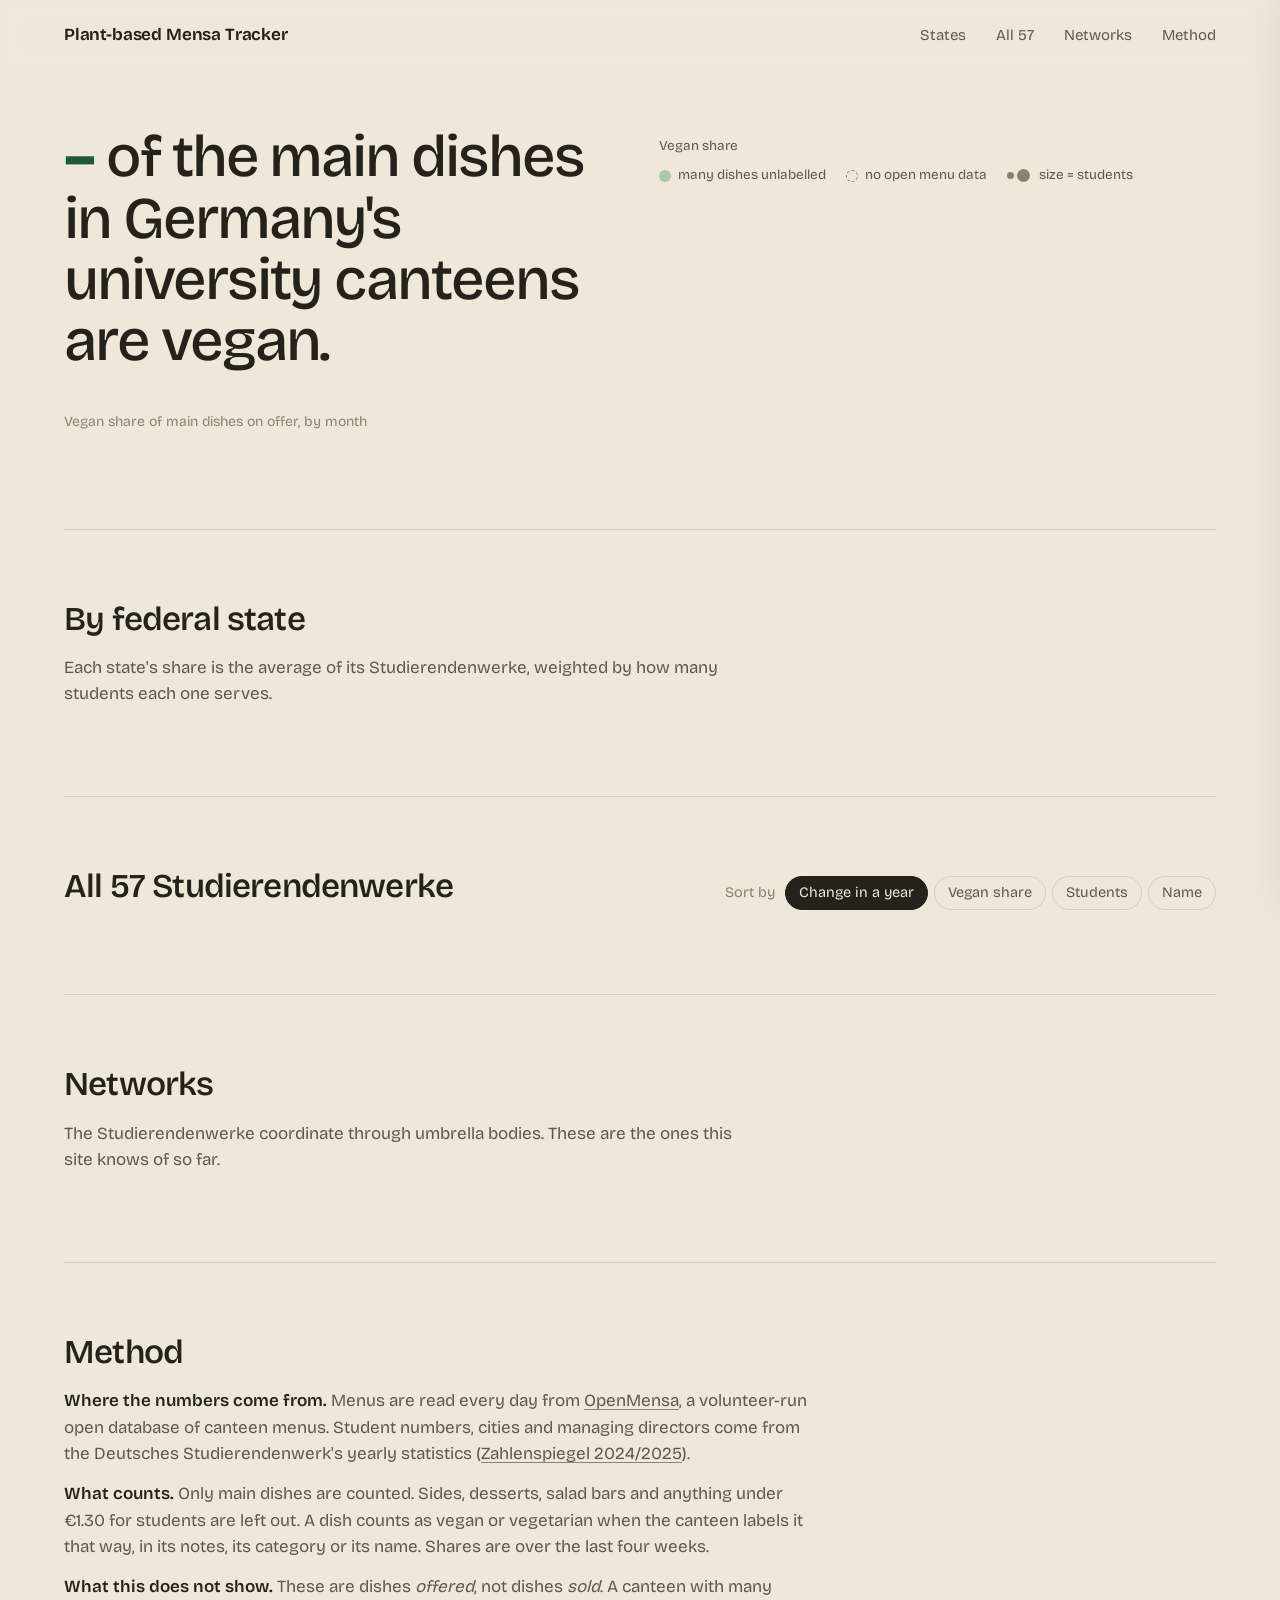
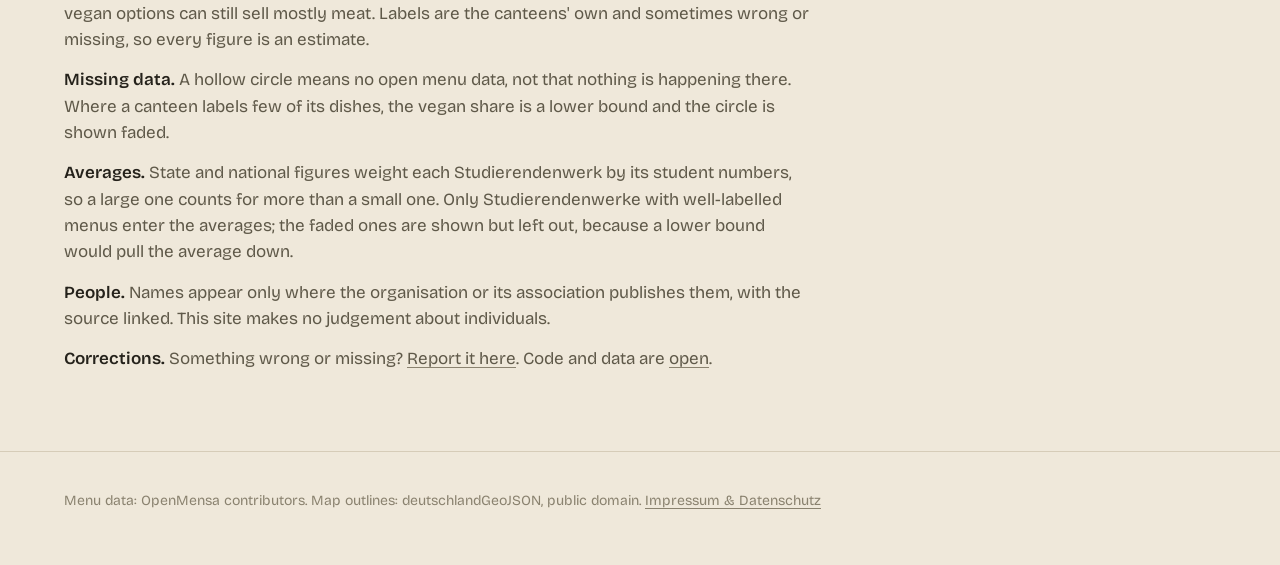
==== docs/index.html @ 36a79f9d "Add pipeline, reference data and site Menu pipeline on OpenMensa, reference data for all 57 Studiere" ====
<!doctype html>
<html lang="en">
<head>
<meta charset="utf-8">
<meta name="viewport" content="width=device-width, initial-scale=1">
<title>Plant-based Mensa Tracker</title>
<meta name="description" content="How plant-based are Germany's university canteens? A self-updating map of all 57 Studierendenwerke, built on open menu data.">
<link rel="preload" href="fonts/bricolage-grotesque-latin-wght-normal.woff2" as="font" type="font/woff2" crossorigin>
<link rel="icon" href="data:image/svg+xml,%3Csvg xmlns='http://www.w3.org/2000/svg' viewBox='0 0 32 32'%3E%3Crect width='32' height='32' rx='8' fill='%23efe8da'/%3E%3Ccircle cx='16' cy='16' r='9' fill='%232f8f57'/%3E%3C/svg%3E">
<link rel="stylesheet" href="style.css">
</head>
<body>
<header class="top">
  <a class="brand" href="#top">Plant-based Mensa Tracker</a>
  <nav aria-label="Sections">
    <a href="#states">States</a>
    <a href="#all">All 57</a>
    <a href="#networks">Networks</a>
    <a href="#method">Method</a>
  </nav>
</header>

<main id="top">
  <section class="hero">
    <div class="hero-text">
      <h1><span id="hero-num" class="num">–</span> of the main dishes in Germany's university canteens are vegan.</h1>
      <p id="hero-sub" class="lede"></p>
      <figure class="trend">
        <figcaption>Vegan share of main dishes on offer, by month</figcaption>
        <div id="nat-chart" class="chart"></div>
      </figure>
    </div>
    <div class="hero-map">
      <div id="map" class="map" aria-label="Map of Germany's 57 Studierendenwerke"></div>
      <div class="legend" aria-hidden="true">
        <div class="legend-row">
          <span class="legend-title">Vegan share</span>
          <span class="swatches" id="swatches"></span>
        </div>
        <div class="legend-row">
          <span class="key"><i class="dot dot-partial"></i>many dishes unlabelled</span>
          <span class="key"><i class="dot dot-none"></i>no open menu data</span>
          <span class="key"><i class="dot dot-size"></i>size = students</span>
        </div>
      </div>
    </div>
  </section>

  <section id="states" class="block">
    <h2>By federal state</h2>
    <p class="intro">Each state's share is the average of its Studierendenwerke, weighted by how many students each one serves.</p>
    <div class="table-wrap"><table id="state-table" class="data"></table></div>
  </section>

  <section id="all" class="block">
    <div class="block-head">
      <h2>All 57 Studierendenwerke</h2>
      <div class="sort" role="group" aria-label="Sort by">
        <span>Sort by</span>
        <button data-sort="change" aria-pressed="true">Change in a year</button>
        <button data-sort="vegan" aria-pressed="false">Vegan share</button>
        <button data-sort="students" aria-pressed="false">Students</button>
        <button data-sort="name" aria-pressed="false">Name</button>
      </div>
    </div>
    <div class="table-wrap"><table id="sw-table" class="data"></table></div>
  </section>

  <section id="networks" class="block">
    <h2>Networks</h2>
    <p class="intro">The Studierendenwerke coordinate through umbrella bodies. These are the ones this site knows of so far.</p>
    <ul id="umbrella" class="cards"></ul>
  </section>

  <section id="method" class="block prose">
    <h2>Method</h2>
    <p><strong>Where the numbers come from.</strong> Menus are read every day from <a href="https://openmensa.org">OpenMensa</a>, a volunteer-run open database of canteen menus. Student numbers, cities and managing directors come from the Deutsches Studierendenwerk's yearly statistics (<a href="https://www.studierendenwerke.de/fileadmin/user_upload/251124_DSW_Zsp2425_final.pdf">Zahlenspiegel 2024/2025</a>).</p>
    <p><strong>What counts.</strong> Only main dishes are counted. Sides, desserts, salad bars and anything under €1.30 for students are left out. A dish counts as vegan or vegetarian when the canteen labels it that way, in its notes, its category or its name. Shares are over the last four weeks.</p>
    <p><strong>What this does not show.</strong> These are dishes <em>offered</em>, not dishes <em>sold</em>. A canteen with many vegan options can still sell mostly meat. Labels are the canteens' own and sometimes wrong or missing, so every figure is an estimate.</p>
    <p><strong>Missing data.</strong> <span id="method-missing"></span> A hollow circle means no open menu data, not that nothing is happening there. Where a canteen labels few of its dishes, the vegan share is a lower bound and the circle is shown faded.</p>
    <p><strong>Averages.</strong> State and national figures weight each Studierendenwerk by its student numbers, so a large one counts for more than a small one. Only Studierendenwerke with well-labelled menus enter the averages; the faded ones are shown but left out, because a lower bound would pull the average down.</p>
    <p><strong>People.</strong> Names appear only where the organisation or its association publishes them, with the source linked. This site makes no judgement about individuals.</p>
    <p><strong>Corrections.</strong> Something wrong or missing? <a href="https://github.com/fburgerdev/website-stuwerke/issues/new">Report it here</a>. Code and data are <a href="https://github.com/fburgerdev/website-stuwerke">open</a>.</p>
  </section>
</main>

<footer class="foot">
  <p id="updated"></p>
  <p>Menu data: OpenMensa contributors. Map outlines: deutschlandGeoJSON, public domain. <a href="imprint.html">Impressum &amp; Datenschutz</a></p>
</footer>

<div id="tip" class="tip" role="status" hidden></div>
<div id="scrim" class="scrim" hidden></div>
<aside id="drawer" class="drawer" aria-hidden="true" aria-label="Details" tabindex="-1"></aside>

<script src="app.js" defer></script>
</body>
</html>
---- docs/style.css ----
@font-face {
  font-family: "Bricolage";
  src: url("fonts/bricolage-grotesque-latin-wght-normal.woff2") format("woff2");
  font-weight: 200 800; font-display: swap;
  unicode-range: U+0000-00FF, U+0131, U+0152-0153, U+02BB-02BC, U+02C6, U+02DA, U+02DC, U+2000-206F, U+20AC, U+2122, U+2191, U+2193, U+2212, U+2215;
}
@font-face {
  font-family: "Bricolage";
  src: url("fonts/bricolage-grotesque-latin-ext-wght-normal.woff2") format("woff2");
  font-weight: 200 800; font-display: swap;
  unicode-range: U+0100-02AF, U+1E00-1EFF, U+2020, U+20A0-20AB, U+20AD-20CF;
}

:root {
  --bg: #efe8da;
  --paper: #f7f2e8;
  --land: #e6decd;
  --line: #d6ccb8;
  --ink: #25221b;
  --soft: #5f5949;
  --mute: #8a826f;
  --g1: #cfdcb9; --g2: #a3c595; --g3: #6fa878; --g4: #3f8a5d; --g5: #1d5a3c;
  --vegan: #2f8f57; --veggie: #a6c23a; --meat: #c0623a; --unl: #b9b09c;
  --up: #1d5a3c; --down: #9a4a2a;
  --r: 10px;
}
* { box-sizing: border-box; }
html { scroll-behavior: smooth; }
body {
  margin: 0; background: var(--bg); color: var(--ink);
  font: 400 17px/1.55 "Bricolage", ui-sans-serif, system-ui, sans-serif;
  -webkit-font-smoothing: antialiased;
}
a { color: inherit; text-decoration-color: var(--mute); text-underline-offset: 3px; }
a:hover { text-decoration-color: var(--ink); }
:focus-visible { outline: 2px solid var(--ink); outline-offset: 3px; border-radius: 4px; }

.top {
  display: flex; justify-content: space-between; align-items: baseline; gap: 24px;
  padding: 22px clamp(20px, 5vw, 64px); position: sticky; top: 0; z-index: 5;
  background: color-mix(in srgb, var(--bg) 88%, transparent); backdrop-filter: blur(8px);
}
.brand { font-weight: 650; text-decoration: none; letter-spacing: -0.01em; }
.top nav { display: flex; gap: clamp(14px, 2.4vw, 30px); font-size: 15px; }
.top nav a { text-decoration: none; color: var(--soft); }
.top nav a:hover { color: var(--ink); }

main { padding: 0 clamp(20px, 5vw, 64px); max-width: 1320px; margin: 0 auto; }

.hero { display: grid; grid-template-columns: minmax(0, 1fr) minmax(0, 1.05fr); gap: clamp(24px, 5vw, 72px); align-items: start; padding: clamp(24px, 5vw, 56px) 0 clamp(48px, 7vw, 96px); }
h1 { font-size: clamp(34px, 4.6vw, 62px); line-height: 1.04; letter-spacing: -0.035em; font-weight: 500; margin: 0 0 28px; max-width: 13em; }
h1 .num { font-weight: 750; font-variant-numeric: tabular-nums; color: var(--g5); }
.lede { font-size: 18px; color: var(--soft); max-width: 34em; margin: 0 0 40px; }
.lede b { color: var(--ink); font-weight: 600; }
.trend { margin: 0; max-width: 520px; }
.trend figcaption { font-size: 14px; color: var(--mute); margin-bottom: 6px; }

.map svg { width: 100%; height: auto; display: block; overflow: visible; }
.state { fill: var(--land); stroke: var(--bg); stroke-width: 1.5; transition: fill .25s; }
.state.on { fill: #dcd2bd; }
.sw { cursor: pointer; }
.sw circle { stroke: var(--bg); stroke-width: 2; transition: r .2s, stroke .2s; transform-box: fill-box; transform-origin: center; }
.sw.none circle { fill: transparent; stroke: var(--mute); stroke-width: 1.3; stroke-dasharray: 2.5 2.5; }
.sw.partial circle { fill-opacity: .5; }
.sw:hover circle, .sw:focus-visible circle, .sw.on circle { stroke: var(--ink); stroke-width: 2; stroke-dasharray: none; }
.sw:focus-visible { outline: none; }
.map.intro .sw circle { animation: pop .6s cubic-bezier(.2, 1.4, .4, 1) both; animation-delay: calc(var(--i) * 18ms + 150ms); }
@keyframes pop { from { transform: scale(0); opacity: 0; } to { transform: scale(1); opacity: 1; } }

.legend { font-size: 13.5px; color: var(--soft); margin-top: 10px; display: grid; gap: 8px; }
.legend-row { display: flex; flex-wrap: wrap; gap: 8px 20px; align-items: center; }
.swatches { display: inline-flex; gap: 2px; align-items: center; }
.swatches span { display: inline-flex; flex-direction: column; align-items: center; gap: 3px; font-size: 12px; color: var(--mute); }
.swatches i { display: block; width: 44px; height: 10px; border-radius: 3px; }
.key { display: inline-flex; align-items: center; gap: 7px; }
.dot { width: 12px; height: 12px; border-radius: 50%; display: inline-block; background: var(--g3); }
.dot-partial { opacity: .5; }
.dot-none { background: transparent; border: 1.3px dashed var(--mute); }
.dot-size { width: 7px; height: 7px; background: var(--mute); box-shadow: 13px 0 0 3px var(--mute); margin-right: 18px; }

.block { padding: clamp(36px, 5vw, 64px) 0; border-top: 1px solid var(--line); }
.block-head { display: flex; flex-wrap: wrap; justify-content: space-between; align-items: baseline; gap: 12px 24px; margin-bottom: 18px; }
h2 { font-size: clamp(24px, 2.6vw, 34px); letter-spacing: -0.025em; font-weight: 560; margin: 0 0 10px; }
.block-head h2 { margin: 0; }
.intro { color: var(--soft); max-width: 40em; margin: 0 0 24px; }
.sort { display: flex; flex-wrap: wrap; gap: 6px; align-items: center; font-size: 14.5px; color: var(--mute); }
.sort span { margin-right: 4px; }
.sort button { font: inherit; color: var(--soft); background: transparent; border: 1px solid var(--line); border-radius: 99px; padding: 5px 13px; cursor: pointer; transition: background .15s, color .15s; }
.sort button:hover { color: var(--ink); border-color: var(--mute); }
.sort button[aria-pressed="true"] { background: var(--ink); color: var(--bg); border-color: var(--ink); }

.table-wrap { overflow-x: auto; }
table.data { width: 100%; border-collapse: collapse; font-size: 15.5px; font-variant-numeric: tabular-nums; }
.data th { text-align: left; font-weight: 500; color: var(--mute); font-size: 13.5px; padding: 8px 12px 8px 0; border-bottom: 1px solid var(--line); white-space: nowrap; }
.data td { padding: 11px 12px 11px 0; border-bottom: 1px solid var(--line); vertical-align: middle; }
.data .r { text-align: right; }
.data tbody tr { transition: background .15s; }
.data tbody tr.click { cursor: pointer; }
.data tbody tr.click:hover, .data tbody tr.on { background: var(--paper); }
.data td.name { font-weight: 560; min-width: 11em; }
.data td.name small { display: block; font-weight: 400; color: var(--mute); font-size: 13.5px; }
.data td.barcell { width: 34%; min-width: 180px; }
.nodata { color: var(--mute); font-size: 14px; }
.chg { white-space: nowrap; font-weight: 560; }
.chg.up { color: var(--up); } .chg.down { color: var(--down); } .chg.flat { color: var(--mute); font-weight: 400; }

.bar { display: flex; gap: 2px; height: 12px; width: 100%; }
.bar i { display: block; height: 100%; border-radius: 3px; min-width: 2px; transition: flex-basis .7s cubic-bezier(.2, .8, .2, 1); }
.bar .v { background: var(--vegan); } .bar .g { background: var(--veggie); } .bar .m { background: var(--meat); } .bar .u { background: var(--unl); }
.bar.big { height: 22px; }
.barkey { display: flex; flex-wrap: wrap; gap: 6px 18px; font-size: 14px; color: var(--soft); margin-top: 10px; }
.barkey span { display: inline-flex; align-items: center; gap: 6px; }
.barkey i { width: 10px; height: 10px; border-radius: 3px; display: inline-block; }
.barkey b { color: var(--ink); font-weight: 600; }

.cards { list-style: none; padding: 0; margin: 0; display: grid; grid-template-columns: repeat(auto-fit, minmax(300px, 1fr)); gap: 16px; }
.cards li { background: var(--paper); border-radius: var(--r); padding: 22px 24px; }
.cards h3 { margin: 0 0 4px; font-size: 18px; font-weight: 600; letter-spacing: -0.01em; }
.cards .scope { color: var(--mute); font-size: 14px; margin: 0 0 10px; }
.cards p { margin: 0 0 10px; color: var(--soft); font-size: 15.5px; }

.prose p { max-width: 44em; color: var(--soft); margin: 0 0 14px; }
.prose strong { color: var(--ink); font-weight: 600; }

.foot { padding: 32px clamp(20px, 5vw, 64px) 48px; color: var(--mute); font-size: 14px; max-width: 1320px; margin: 0 auto; border-top: 1px solid var(--line); }
.foot p { margin: 0 0 6px; }

.tip { position: fixed; z-index: 30; pointer-events: none; background: var(--ink); color: var(--bg); border-radius: 8px; padding: 10px 13px; font-size: 14px; line-height: 1.4; max-width: 300px; box-shadow: 0 6px 24px rgba(37, 34, 27, .22); }
.tip b { font-weight: 600; display: block; }
.tip span { color: #cfc7b4; display: block; }
.tip .big { font-size: 20px; font-weight: 650; color: #fff; margin-top: 4px; }

.scrim { position: fixed; inset: 0; background: rgba(37, 34, 27, .28); z-index: 10; opacity: 0; transition: opacity .3s; }
.scrim.show { opacity: 1; }
.drawer { position: fixed; top: 0; right: 0; bottom: 0; width: min(520px, 100vw); background: var(--paper); z-index: 20; overflow-y: auto; padding: 28px clamp(20px, 4vw, 36px) 48px; transform: translateX(104%); transition: transform .38s cubic-bezier(.2, .8, .2, 1); box-shadow: -12px 0 40px rgba(37, 34, 27, .14); }
.drawer.open { transform: none; }
.drawer .close { position: sticky; top: 0; float: right; font: inherit; font-size: 14.5px; background: var(--bg); border: 0; border-radius: 99px; padding: 6px 14px; cursor: pointer; color: var(--soft); }
.drawer h2 { font-size: 28px; line-height: 1.1; margin: 6px 0 4px; max-width: 12em; }
.drawer .where { color: var(--mute); margin: 0 0 22px; font-size: 15px; }
.drawer h3 { font-size: 14px; font-weight: 500; color: var(--mute); margin: 30px 0 10px; }
.drawer .bignum { font-size: 46px; font-weight: 700; letter-spacing: -0.03em; line-height: 1; color: var(--g5); }
.drawer .bignum small { font-size: 15px; font-weight: 400; color: var(--soft); letter-spacing: 0; margin-left: 8px; }
.drawer .note { background: var(--bg); border-radius: 8px; padding: 12px 14px; font-size: 14.5px; color: var(--soft); margin: 14px 0 0; }
.drawer ul { list-style: none; padding: 0; margin: 0; }
.drawer .rows li { display: grid; grid-template-columns: 1fr 96px 44px; gap: 12px; align-items: center; padding: 7px 0; border-bottom: 1px solid var(--line); font-size: 14.5px; }
.drawer .rows li span:last-child { text-align: right; font-variant-numeric: tabular-nums; }
.drawer .plain li { padding: 7px 0; border-bottom: 1px solid var(--line); font-size: 15px; }
.drawer .plain small { color: var(--mute); display: block; font-size: 13.5px; }
.drawer .tags { display: flex; flex-wrap: wrap; gap: 6px; }
.drawer .tags span { background: var(--bg); border-radius: 99px; padding: 3px 11px; font-size: 14px; color: var(--soft); }
.drawer .facts { display: grid; grid-template-columns: 1fr 1fr; gap: 14px; margin-top: 4px; }
.drawer .facts div { background: var(--bg); border-radius: 8px; padding: 12px 14px; }
.drawer .facts b { display: block; font-size: 21px; font-weight: 650; letter-spacing: -0.02em; }
.drawer .facts span { font-size: 13.5px; color: var(--mute); }
.drawer .empty { color: var(--mute); font-size: 14.5px; }

.chart svg { width: 100%; height: auto; display: block; overflow: visible; }
.chart .grid { stroke: var(--line); stroke-width: 1; }
.chart .axis { fill: var(--mute); font-size: 11.5px; }
.chart .ln { fill: none; stroke: var(--vegan); stroke-width: 2; stroke-linejoin: round; stroke-linecap: round; }
.chart .ln.draw { stroke-dasharray: var(--len); stroke-dashoffset: var(--len); animation: draw 1.4s .5s cubic-bezier(.3, .7, .2, 1) forwards; }
@keyframes draw { to { stroke-dashoffset: 0; } }
.chart .pt { fill: var(--vegan); stroke: var(--bg); stroke-width: 2; }
.chart .cross { stroke: var(--mute); stroke-width: 1; }
.chart .endlab { fill: var(--ink); font-size: 13px; font-weight: 600; }

@media (max-width: 880px) {
  .hero { grid-template-columns: 1fr; }
  .hero-map { order: -1; max-width: 520px; }
  .top nav a:nth-child(3) { display: none; }
  .data td.barcell { min-width: 120px; }
  .hide-s { display: none; }
}
@media (prefers-reduced-motion: reduce) {
  *, *::before, *::after { animation: none !important; transition: none !important; }
  html { scroll-behavior: auto; }
}
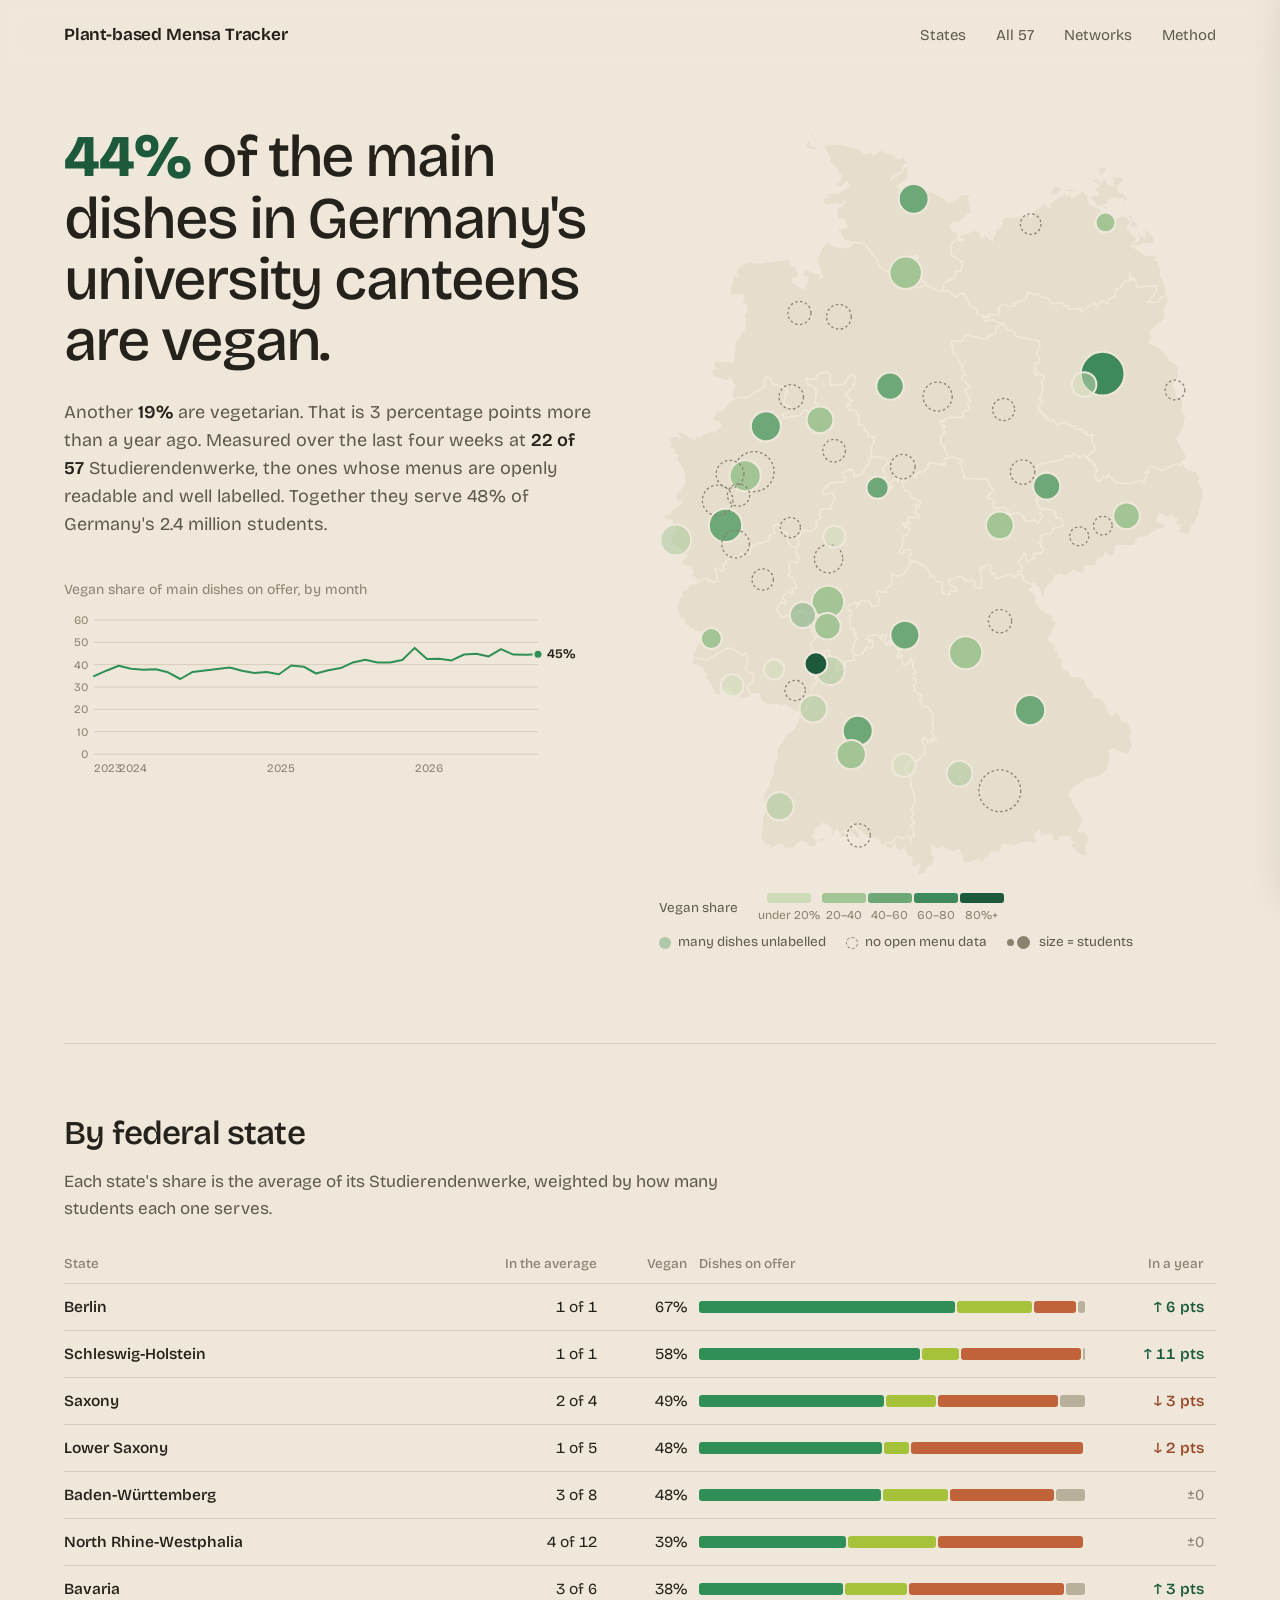
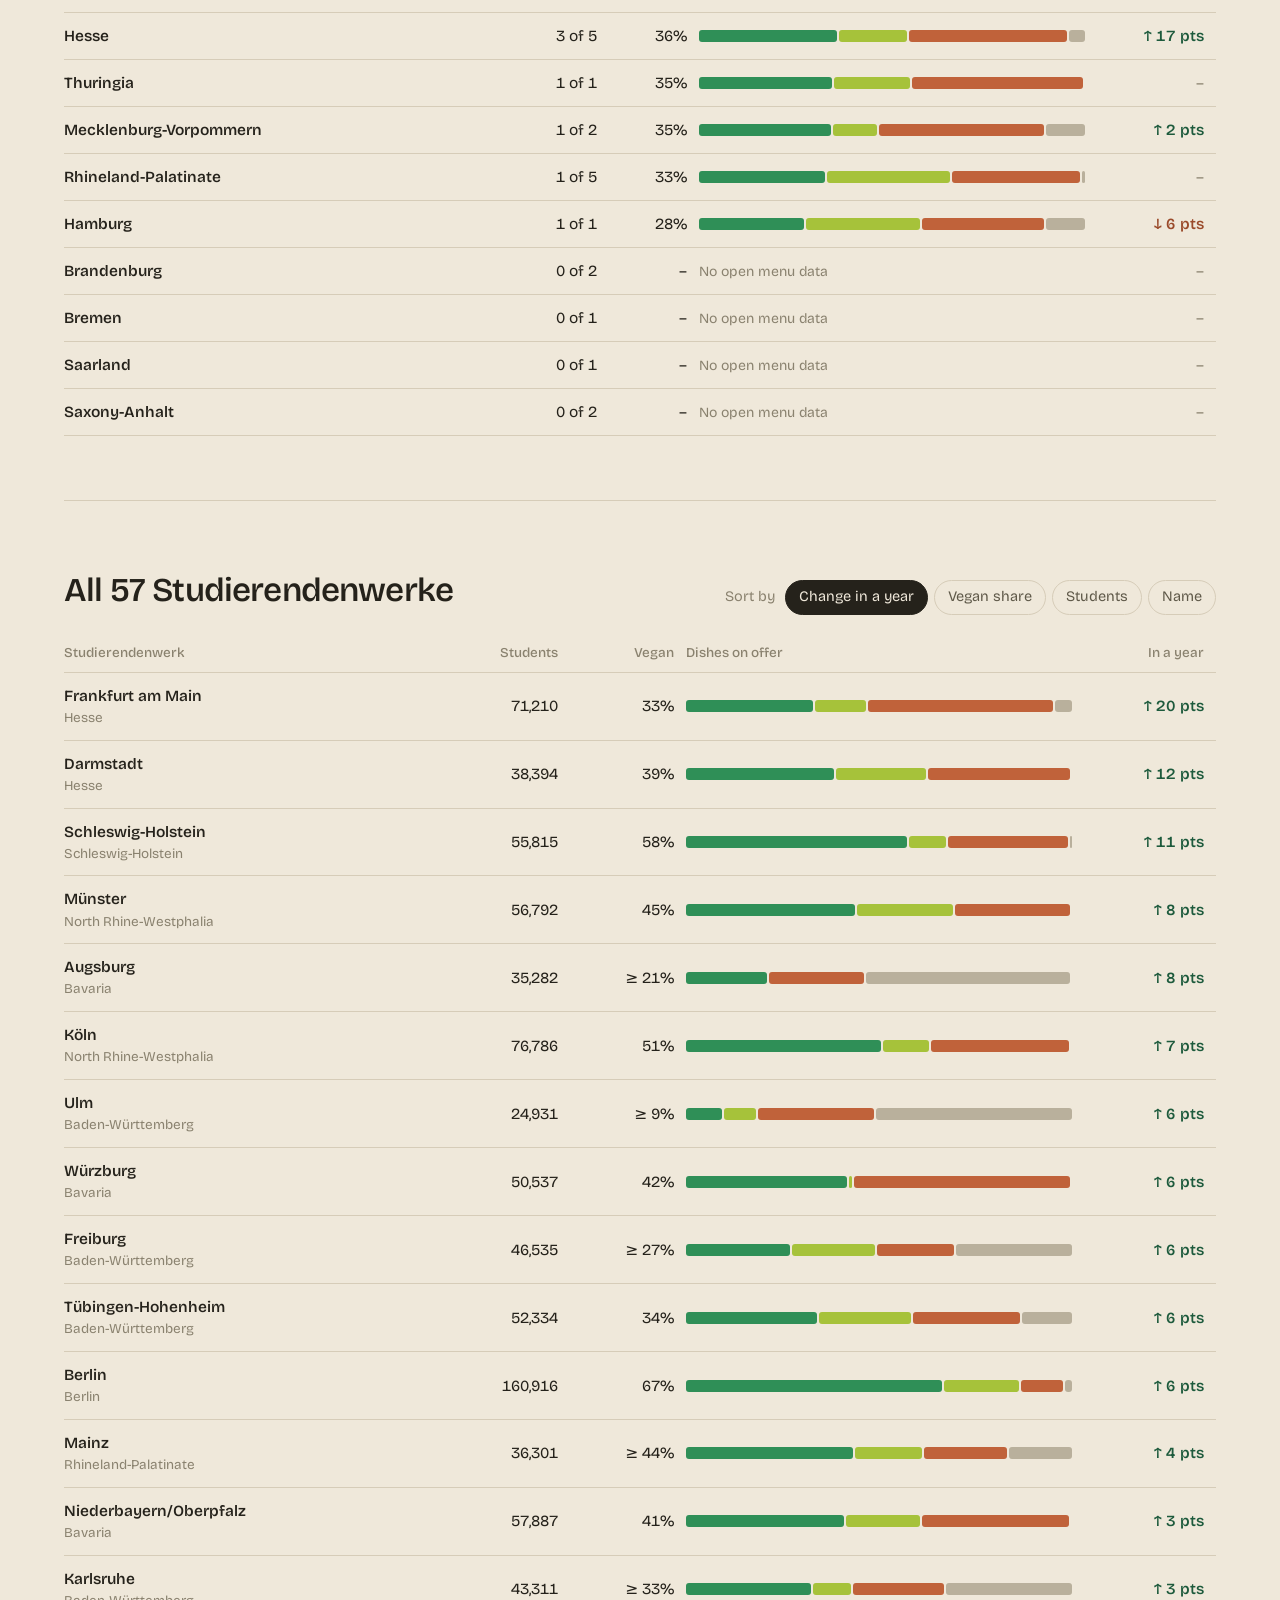
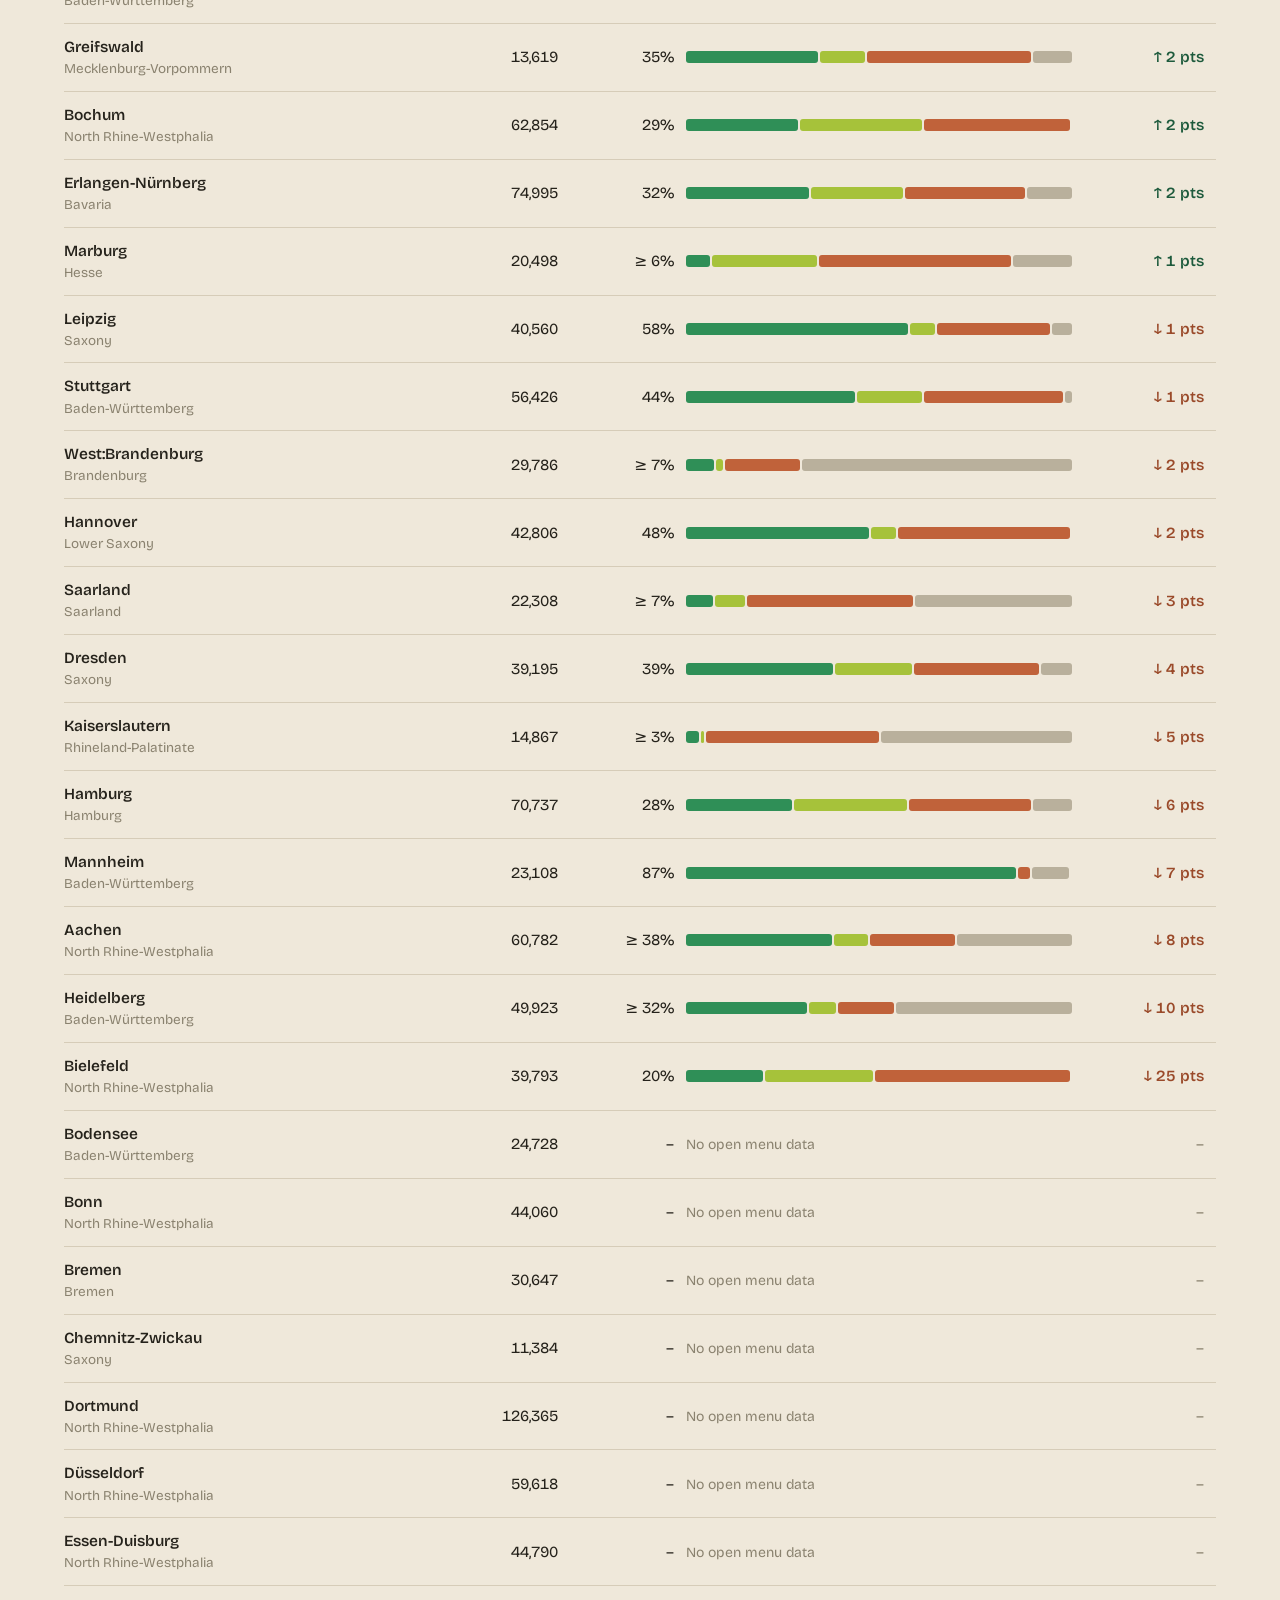
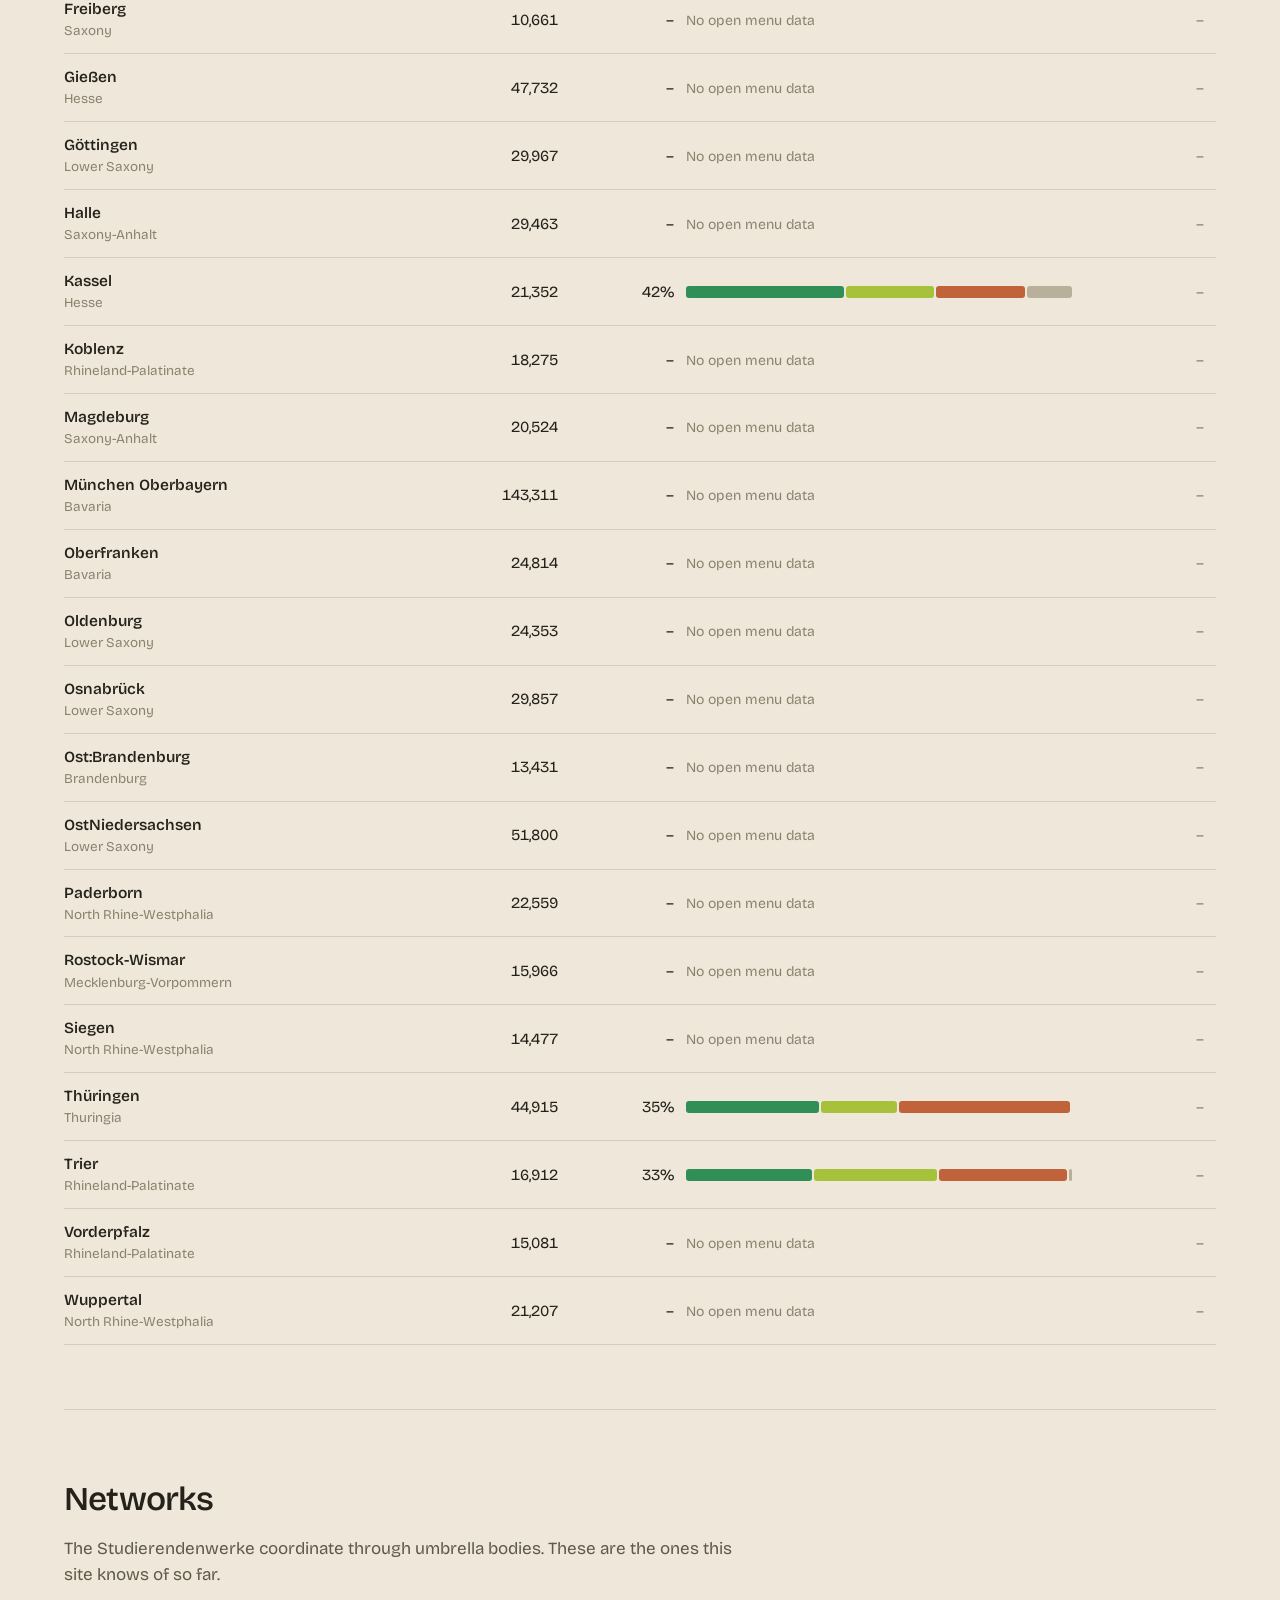
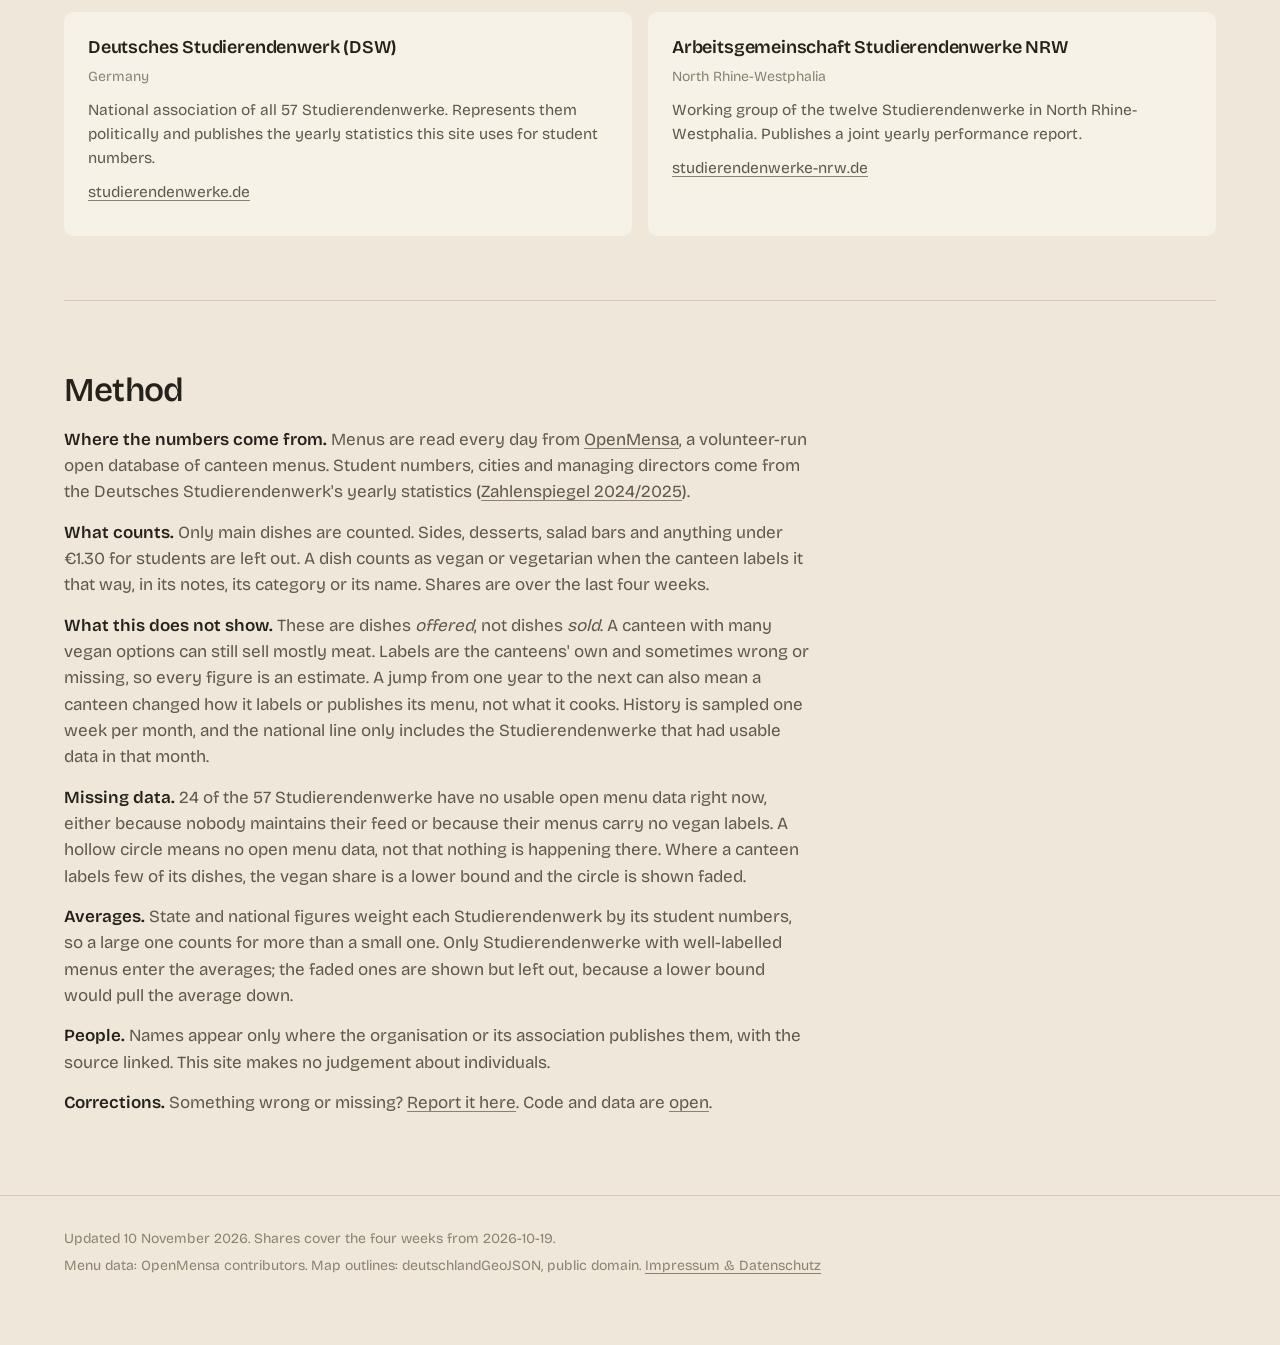
==== commit 50da6330: "Add three years of monthly history and first profiles Co-Authored-By: Claude Fable 5.2 <noreply@anth" ====
--- a/docs/index.html
+++ b/docs/index.html
@@ -76,7 +76,7 @@
     <h2>Method</h2>
     <p><strong>Where the numbers come from.</strong> Menus are read every day from <a href="https://openmensa.org">OpenMensa</a>, a volunteer-run open database of canteen menus. Student numbers, cities and managing directors come from the Deutsches Studierendenwerk's yearly statistics (<a href="https://www.studierendenwerke.de/fileadmin/user_upload/251124_DSW_Zsp2425_final.pdf">Zahlenspiegel 2024/2025</a>).</p>
     <p><strong>What counts.</strong> Only main dishes are counted. Sides, desserts, salad bars and anything under €1.30 for students are left out. A dish counts as vegan or vegetarian when the canteen labels it that way, in its notes, its category or its name. Shares are over the last four weeks.</p>
-    <p><strong>What this does not show.</strong> These are dishes <em>offered</em>, not dishes <em>sold</em>. A canteen with many vegan options can still sell mostly meat. Labels are the canteens' own and sometimes wrong or missing, so every figure is an estimate.</p>
+    <p><strong>What this does not show.</strong> These are dishes <em>offered</em>, not dishes <em>sold</em>. A canteen with many vegan options can still sell mostly meat. Labels are the canteens' own and sometimes wrong or missing, so every figure is an estimate. A jump from one year to the next can also mean a canteen changed how it labels or publishes its menu, not what it cooks. History is sampled one week per month, and the national line only includes the Studierendenwerke that had usable data in that month.</p>
     <p><strong>Missing data.</strong> <span id="method-missing"></span> A hollow circle means no open menu data, not that nothing is happening there. Where a canteen labels few of its dishes, the vegan share is a lower bound and the circle is shown faded.</p>
     <p><strong>Averages.</strong> State and national figures weight each Studierendenwerk by its student numbers, so a large one counts for more than a small one. Only Studierendenwerke with well-labelled menus enter the averages; the faded ones are shown but left out, because a lower bound would pull the average down.</p>
     <p><strong>People.</strong> Names appear only where the organisation or its association publishes them, with the source linked. This site makes no judgement about individuals.</p>
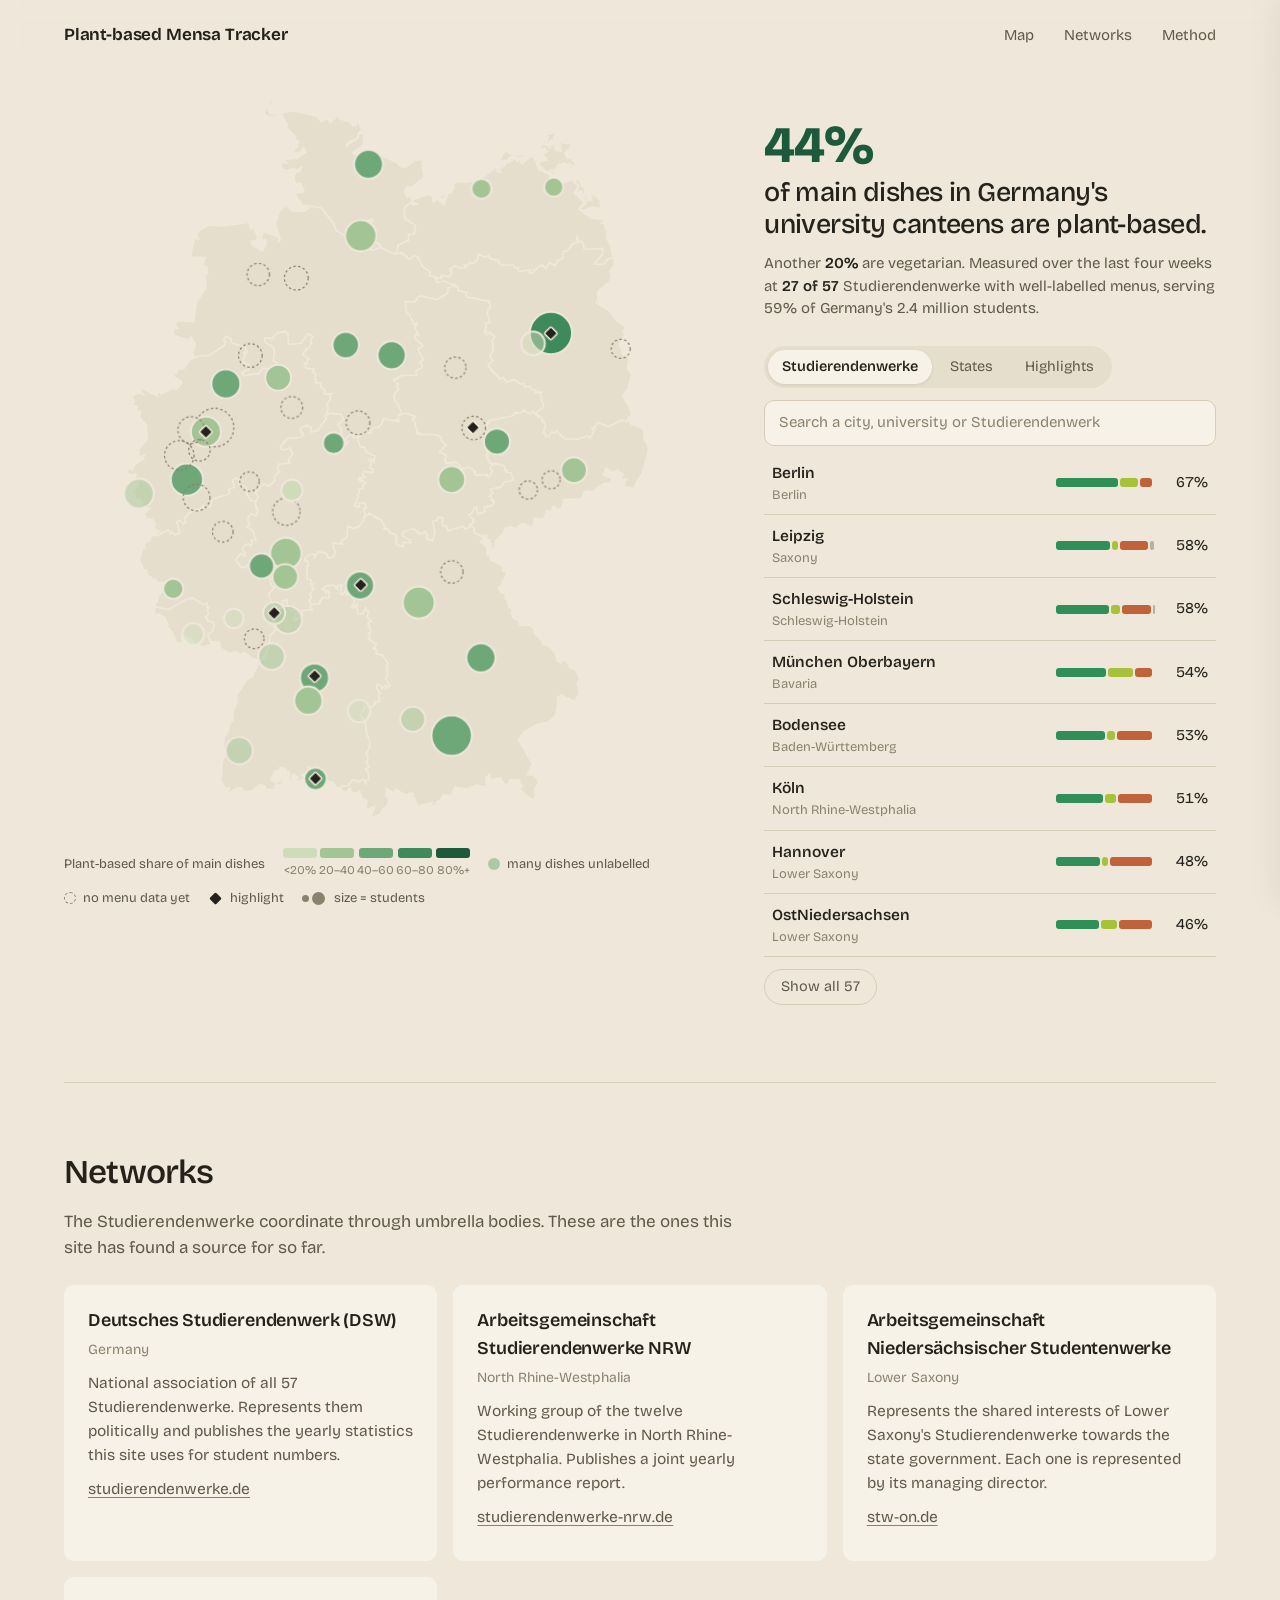
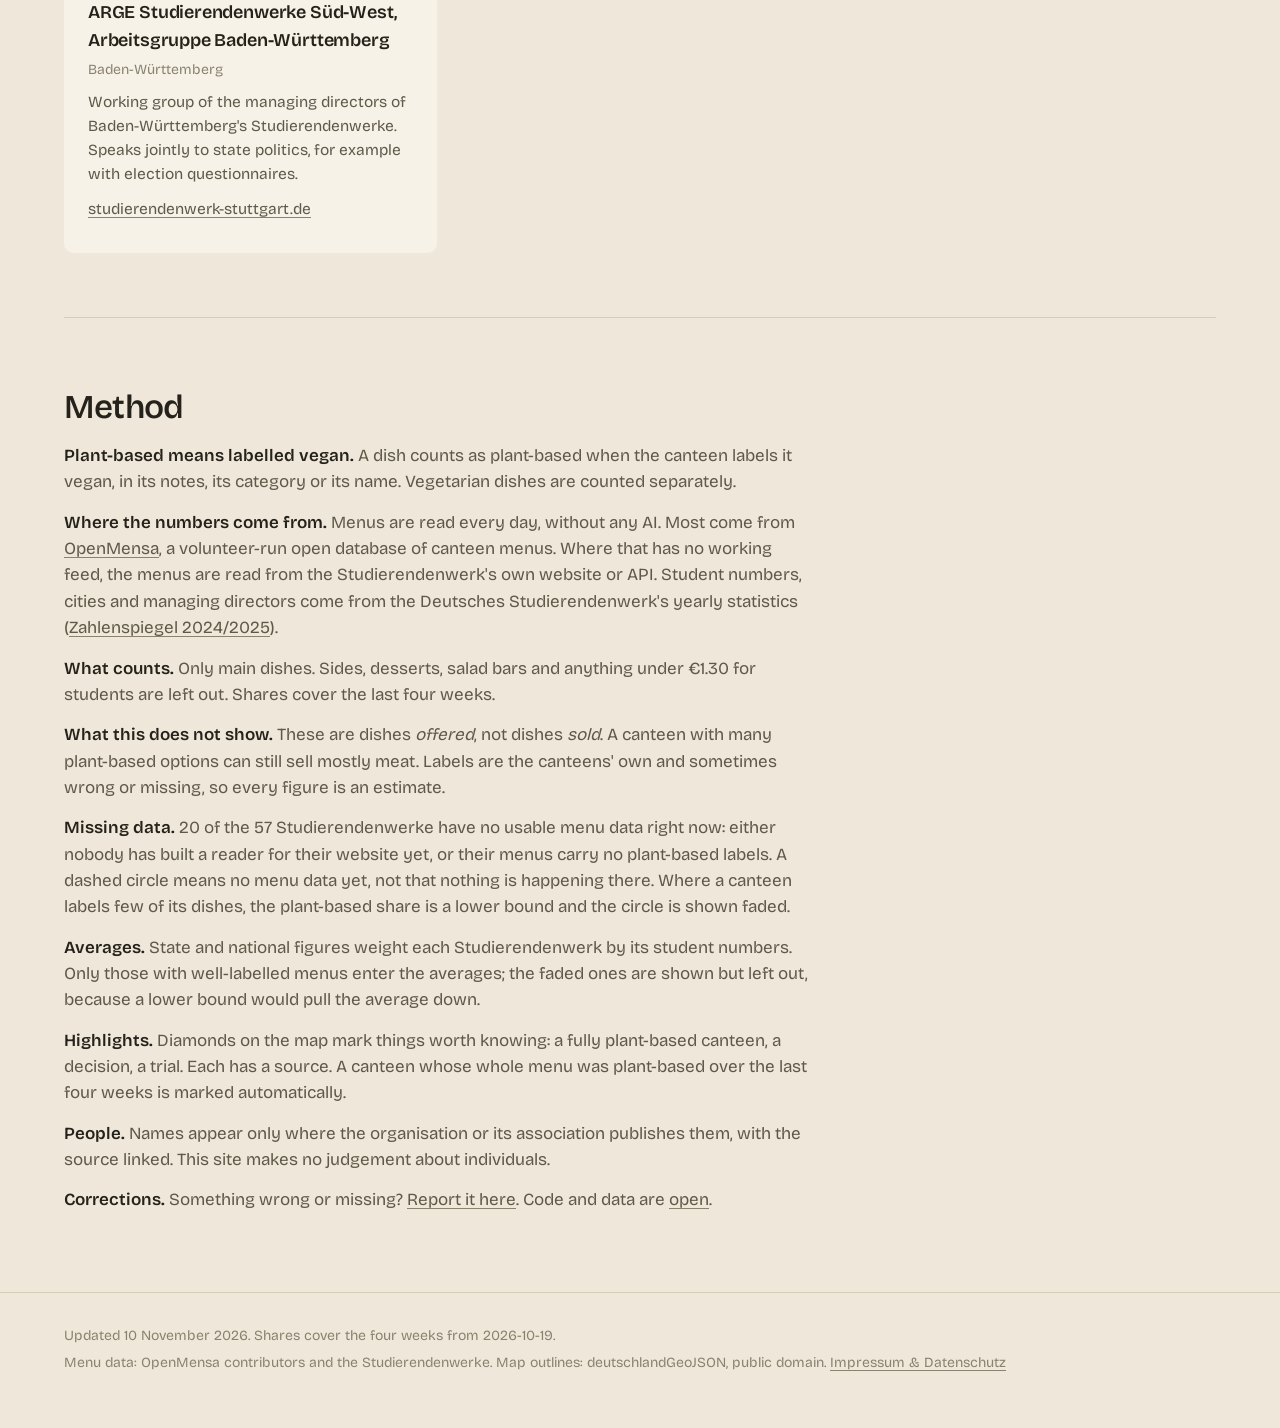
==== commit 21dac765: "Rework layout around the map; add highlights, clickable states and contacts Map leads with a compact" ====
--- a/docs/index.html
+++ b/docs/index.html
@@ -13,8 +13,7 @@
 <header class="top">
   <a class="brand" href="#top">Plant-based Mensa Tracker</a>
   <nav aria-label="Sections">
-    <a href="#states">States</a>
-    <a href="#all">All 57</a>
+    <a href="#top">Map</a>
     <a href="#networks">Networks</a>
     <a href="#method">Method</a>
   </nav>
@@ -22,63 +21,51 @@
 
 <main id="top">
   <section class="hero">
-    <div class="hero-text">
-      <h1><span id="hero-num" class="num">–</span> of the main dishes in Germany's university canteens are vegan.</h1>
-      <p id="hero-sub" class="lede"></p>
-      <figure class="trend">
-        <figcaption>Vegan share of main dishes on offer, by month</figcaption>
-        <div id="nat-chart" class="chart"></div>
-      </figure>
-    </div>
     <div class="hero-map">
       <div id="map" class="map" aria-label="Map of Germany's 57 Studierendenwerke"></div>
       <div class="legend" aria-hidden="true">
-        <div class="legend-row">
-          <span class="legend-title">Vegan share</span>
-          <span class="swatches" id="swatches"></span>
-        </div>
-        <div class="legend-row">
-          <span class="key"><i class="dot dot-partial"></i>many dishes unlabelled</span>
-          <span class="key"><i class="dot dot-none"></i>no open menu data</span>
-          <span class="key"><i class="dot dot-size"></i>size = students</span>
-        </div>
+        <span class="legend-title">Plant-based share of main dishes</span>
+        <span class="swatches" id="swatches"></span>
+        <span class="key"><i class="dot dot-partial"></i>many dishes unlabelled</span>
+        <span class="key"><i class="dot dot-none"></i>no menu data yet</span>
+        <span class="key"><i class="mark"></i>highlight</span>
+        <span class="key"><i class="dot dot-size"></i>size = students</span>
       </div>
     </div>
-  </section>
 
-  <section id="states" class="block">
-    <h2>By federal state</h2>
-    <p class="intro">Each state's share is the average of its Studierendenwerke, weighted by how many students each one serves.</p>
-    <div class="table-wrap"><table id="state-table" class="data"></table></div>
-  </section>
+    <aside class="panel" aria-label="Explore">
+      <h1><span id="hero-num" class="num">–</span> of main dishes in Germany's university canteens are plant-based.</h1>
+      <p id="hero-sub" class="lede"></p>
 
-  <section id="all" class="block">
-    <div class="block-head">
-      <h2>All 57 Studierendenwerke</h2>
-      <div class="sort" role="group" aria-label="Sort by">
-        <span>Sort by</span>
-        <button data-sort="change" aria-pressed="true">Change in a year</button>
-        <button data-sort="vegan" aria-pressed="false">Vegan share</button>
-        <button data-sort="students" aria-pressed="false">Students</button>
-        <button data-sort="name" aria-pressed="false">Name</button>
+      <div class="tabs" role="tablist" aria-label="What to list">
+        <button role="tab" data-tab="sw" aria-selected="true">Studierendenwerke</button>
+        <button role="tab" data-tab="states" aria-selected="false">States</button>
+        <button role="tab" data-tab="highlights" aria-selected="false">Highlights</button>
       </div>
-    </div>
-    <div class="table-wrap"><table id="sw-table" class="data"></table></div>
+      <label class="search">
+        <span class="visually-hidden">Search</span>
+        <input id="q" type="search" placeholder="Search a city, university or Studierendenwerk" autocomplete="off">
+      </label>
+      <ul id="list" class="list" tabindex="-1"></ul>
+      <button id="more" class="more" type="button" hidden></button>
+    </aside>
   </section>
 
   <section id="networks" class="block">
     <h2>Networks</h2>
-    <p class="intro">The Studierendenwerke coordinate through umbrella bodies. These are the ones this site knows of so far.</p>
+    <p class="intro">The Studierendenwerke coordinate through umbrella bodies. These are the ones this site has found a source for so far.</p>
     <ul id="umbrella" class="cards"></ul>
   </section>
 
   <section id="method" class="block prose">
     <h2>Method</h2>
-    <p><strong>Where the numbers come from.</strong> Menus are read every day from <a href="https://openmensa.org">OpenMensa</a>, a volunteer-run open database of canteen menus. Student numbers, cities and managing directors come from the Deutsches Studierendenwerk's yearly statistics (<a href="https://www.studierendenwerke.de/fileadmin/user_upload/251124_DSW_Zsp2425_final.pdf">Zahlenspiegel 2024/2025</a>).</p>
-    <p><strong>What counts.</strong> Only main dishes are counted. Sides, desserts, salad bars and anything under €1.30 for students are left out. A dish counts as vegan or vegetarian when the canteen labels it that way, in its notes, its category or its name. Shares are over the last four weeks.</p>
-    <p><strong>What this does not show.</strong> These are dishes <em>offered</em>, not dishes <em>sold</em>. A canteen with many vegan options can still sell mostly meat. Labels are the canteens' own and sometimes wrong or missing, so every figure is an estimate. A jump from one year to the next can also mean a canteen changed how it labels or publishes its menu, not what it cooks. History is sampled one week per month, and the national line only includes the Studierendenwerke that had usable data in that month.</p>
-    <p><strong>Missing data.</strong> <span id="method-missing"></span> A hollow circle means no open menu data, not that nothing is happening there. Where a canteen labels few of its dishes, the vegan share is a lower bound and the circle is shown faded.</p>
-    <p><strong>Averages.</strong> State and national figures weight each Studierendenwerk by its student numbers, so a large one counts for more than a small one. Only Studierendenwerke with well-labelled menus enter the averages; the faded ones are shown but left out, because a lower bound would pull the average down.</p>
+    <p><strong>Plant-based means labelled vegan.</strong> A dish counts as plant-based when the canteen labels it vegan, in its notes, its category or its name. Vegetarian dishes are counted separately.</p>
+    <p><strong>Where the numbers come from.</strong> Menus are read every day, without any AI. Most come from <a href="https://openmensa.org">OpenMensa</a>, a volunteer-run open database of canteen menus. Where that has no working feed, the menus are read from the Studierendenwerk's own website or API. Student numbers, cities and managing directors come from the Deutsches Studierendenwerk's yearly statistics (<a href="https://www.studierendenwerke.de/fileadmin/user_upload/251124_DSW_Zsp2425_final.pdf">Zahlenspiegel 2024/2025</a>).</p>
+    <p><strong>What counts.</strong> Only main dishes. Sides, desserts, salad bars and anything under €1.30 for students are left out. Shares cover the last four weeks.</p>
+    <p><strong>What this does not show.</strong> These are dishes <em>offered</em>, not dishes <em>sold</em>. A canteen with many plant-based options can still sell mostly meat. Labels are the canteens' own and sometimes wrong or missing, so every figure is an estimate.</p>
+    <p><strong>Missing data.</strong> <span id="method-missing"></span> A dashed circle means no menu data yet, not that nothing is happening there. Where a canteen labels few of its dishes, the plant-based share is a lower bound and the circle is shown faded.</p>
+    <p><strong>Averages.</strong> State and national figures weight each Studierendenwerk by its student numbers. Only those with well-labelled menus enter the averages; the faded ones are shown but left out, because a lower bound would pull the average down.</p>
+    <p><strong>Highlights.</strong> Diamonds on the map mark things worth knowing: a fully plant-based canteen, a decision, a trial. Each has a source. A canteen whose whole menu was plant-based over the last four weeks is marked automatically.</p>
     <p><strong>People.</strong> Names appear only where the organisation or its association publishes them, with the source linked. This site makes no judgement about individuals.</p>
     <p><strong>Corrections.</strong> Something wrong or missing? <a href="https://github.com/fburgerdev/website-stuwerke/issues/new">Report it here</a>. Code and data are <a href="https://github.com/fburgerdev/website-stuwerke">open</a>.</p>
   </section>
@@ -86,7 +73,7 @@
 
 <footer class="foot">
   <p id="updated"></p>
-  <p>Menu data: OpenMensa contributors. Map outlines: deutschlandGeoJSON, public domain. <a href="imprint.html">Impressum &amp; Datenschutz</a></p>
+  <p>Menu data: OpenMensa contributors and the Studierendenwerke. Map outlines: deutschlandGeoJSON, public domain. <a href="imprint.html">Impressum &amp; Datenschutz</a></p>
 </footer>
 
 <div id="tip" class="tip" role="status" hidden></div>
--- a/docs/style.css
+++ b/docs/style.css
@@ -168,6 +168,9 @@
   .hero { grid-template-columns: 1fr; }
   .hero-map { order: -1; max-width: 520px; }
   .top nav a:nth-child(3) { display: none; }
+  .top nav a { white-space: nowrap; }
+  .top { align-items: center; }
+  .brand { font-size: 15.5px; line-height: 1.2; }
   .data td.barcell { min-width: 120px; }
   .hide-s { display: none; }
 }
@@ -175,3 +178,80 @@
   *, *::before, *::after { animation: none !important; transition: none !important; }
   html { scroll-behavior: auto; }
 }
+
+/* ---------- v2 layout: the map leads, a compact panel sits beside it ---------- */
+.visually-hidden { position: absolute; width: 1px; height: 1px; overflow: hidden; clip-path: inset(50%); white-space: nowrap; }
+.hero { grid-template-columns: minmax(0, 1.45fr) minmax(320px, 1fr); gap: clamp(20px, 3.5vw, 56px); padding: clamp(8px, 2vw, 24px) 0 clamp(40px, 6vw, 80px); }
+.hero-map { order: 0; position: sticky; top: 72px; }
+.map svg { max-height: calc(100vh - 170px); }
+.panel { padding-top: clamp(8px, 2vw, 28px); min-width: 0; }
+h1 { font-size: clamp(22px, 2.1vw, 29px); line-height: 1.18; letter-spacing: -0.02em; font-weight: 500; margin: 0 0 12px; max-width: 19em; }
+h1 .num { font-size: 1.9em; font-weight: 750; letter-spacing: -0.04em; display: block; line-height: 1; margin-bottom: 6px; }
+.lede { font-size: 15px; line-height: 1.5; margin: 0 0 26px; max-width: 36em; }
+
+.state { cursor: pointer; outline: none; }
+.state.sel { fill: #d3c8b0; }
+.state:focus-visible { stroke: var(--ink); stroke-width: 2; }
+.hl { cursor: pointer; outline: none; }
+.hl rect { fill: var(--ink); stroke: var(--bg); stroke-width: 1.6; transition: fill .15s; }
+.hl:hover rect, .hl:focus-visible rect { fill: #c7861c; }
+.map.intro .hl rect { animation: fadein .5s both; animation-delay: calc(var(--i) * 70ms + 1500ms); }
+@keyframes fadein { from { opacity: 0; } to { opacity: 1; } }
+
+.legend { display: flex; flex-wrap: wrap; gap: 8px 18px; align-items: center; font-size: 13px; margin-top: 12px; }
+.legend-title { color: var(--soft); }
+.swatches i { width: 34px; }
+.mark { width: 9px; height: 9px; background: var(--ink); transform: rotate(45deg); display: inline-block; border-radius: 1.5px; flex: none; margin: 0 3px; }
+
+.tabs { display: flex; gap: 4px; background: var(--land); border-radius: 99px; padding: 4px; width: fit-content; max-width: 100%; }
+.tabs button { font: inherit; font-size: 14.5px; border: 0; background: transparent; color: var(--soft); padding: 6px 14px; border-radius: 99px; cursor: pointer; transition: background .2s, color .2s; white-space: nowrap; }
+.tabs button:hover { color: var(--ink); }
+.tabs button[aria-selected="true"] { background: var(--paper); color: var(--ink); font-weight: 560; box-shadow: 0 1px 3px rgba(37, 34, 27, .1); }
+.search { display: block; margin: 12px 0 6px; }
+.search input { width: 100%; font: inherit; font-size: 15px; color: var(--ink); background: var(--paper); border: 1px solid var(--line); border-radius: 10px; padding: 10px 14px; }
+.search input::placeholder { color: var(--mute); }
+.search input:focus { outline: 2px solid var(--ink); outline-offset: 1px; border-color: transparent; }
+
+.list { list-style: none; padding: 0; margin: 0; }
+.list li { border-bottom: 1px solid var(--line); }
+.list button { all: unset; box-sizing: border-box; display: grid; grid-template-columns: minmax(0, 1fr) 92px 48px; gap: 12px; align-items: center; width: 100%; padding: 9px 8px; cursor: pointer; border-radius: 8px; transition: background .15s; }
+.list button:hover, .list button:focus-visible { background: var(--paper); }
+.list button:focus-visible { outline: 2px solid var(--ink); outline-offset: -2px; }
+.list .nm { font-weight: 560; font-size: 15.5px; overflow: hidden; text-overflow: ellipsis; white-space: nowrap; }
+.list .nm small { display: block; font-weight: 400; font-size: 13px; color: var(--mute); overflow: hidden; text-overflow: ellipsis; }
+.list .val { text-align: right; font-variant-numeric: tabular-nums; font-size: 15px; white-space: nowrap; }
+.list .bar { height: 9px; }
+.list .nodata { font-size: 12.5px; color: var(--mute); white-space: nowrap; }
+.list .empty { padding: 16px 8px; color: var(--mute); border: 0; }
+.list .hlrow { grid-template-columns: 16px minmax(0, 1fr); align-items: start; }
+.list .hlrow .mark { margin-top: 7px; }
+.list .hlrow .nm { white-space: normal; }
+.list .hlrow em { display: block; font-style: normal; font-weight: 400; font-size: 14px; color: var(--soft); margin-top: 3px; line-height: 1.4; }
+.more { font: inherit; font-size: 14.5px; margin-top: 12px; background: transparent; border: 1px solid var(--line); border-radius: 99px; padding: 6px 16px; color: var(--soft); cursor: pointer; }
+.more:hover { color: var(--ink); border-color: var(--mute); }
+
+.drawer .link { all: unset; cursor: pointer; text-decoration: underline; text-decoration-color: var(--mute); text-underline-offset: 3px; }
+.drawer .link:hover { color: var(--ink); }
+.drawer .list.in button { grid-template-columns: minmax(0, 1fr) 84px 48px; padding: 9px 4px; }
+.drawer .list.in button:hover { background: var(--bg); }
+.drawer .cards { grid-template-columns: 1fr; }
+.drawer .cards li { background: var(--bg); padding: 16px 18px; }
+.hlbox { display: flex; gap: 12px; align-items: flex-start; background: var(--bg); border-radius: 8px; padding: 12px 14px; margin-top: 12px; }
+.hlbox .mark { margin-top: 7px; }
+.hlbox b { font-weight: 600; }
+.hlbox p { margin: 2px 0 0; font-size: 14.5px; color: var(--soft); }
+.drawer .facts { margin-top: 14px; }
+.cmap { background: var(--bg); border-radius: 8px; padding: 6px 10px 10px; }
+.cmap svg { width: 100%; height: auto; display: block; }
+.cmap p { margin: 0; font-size: 12.5px; color: var(--mute); }
+.cdot { stroke: var(--paper); stroke-width: 2; cursor: default; transition: r .15s; }
+.cdot:hover { r: 9; stroke: var(--ink); }
+.osm { font-size: 12.5px; color: var(--mute); margin-left: 4px; }
+.drawer .rows li { grid-template-columns: minmax(0, 1fr) 84px 44px; }
+
+@media (max-width: 880px) {
+  .hero { grid-template-columns: 1fr; }
+  .hero-map { position: static; max-width: 560px; }
+  .map svg { max-height: none; }
+  .top nav a:nth-child(3) { display: inline; }
+}
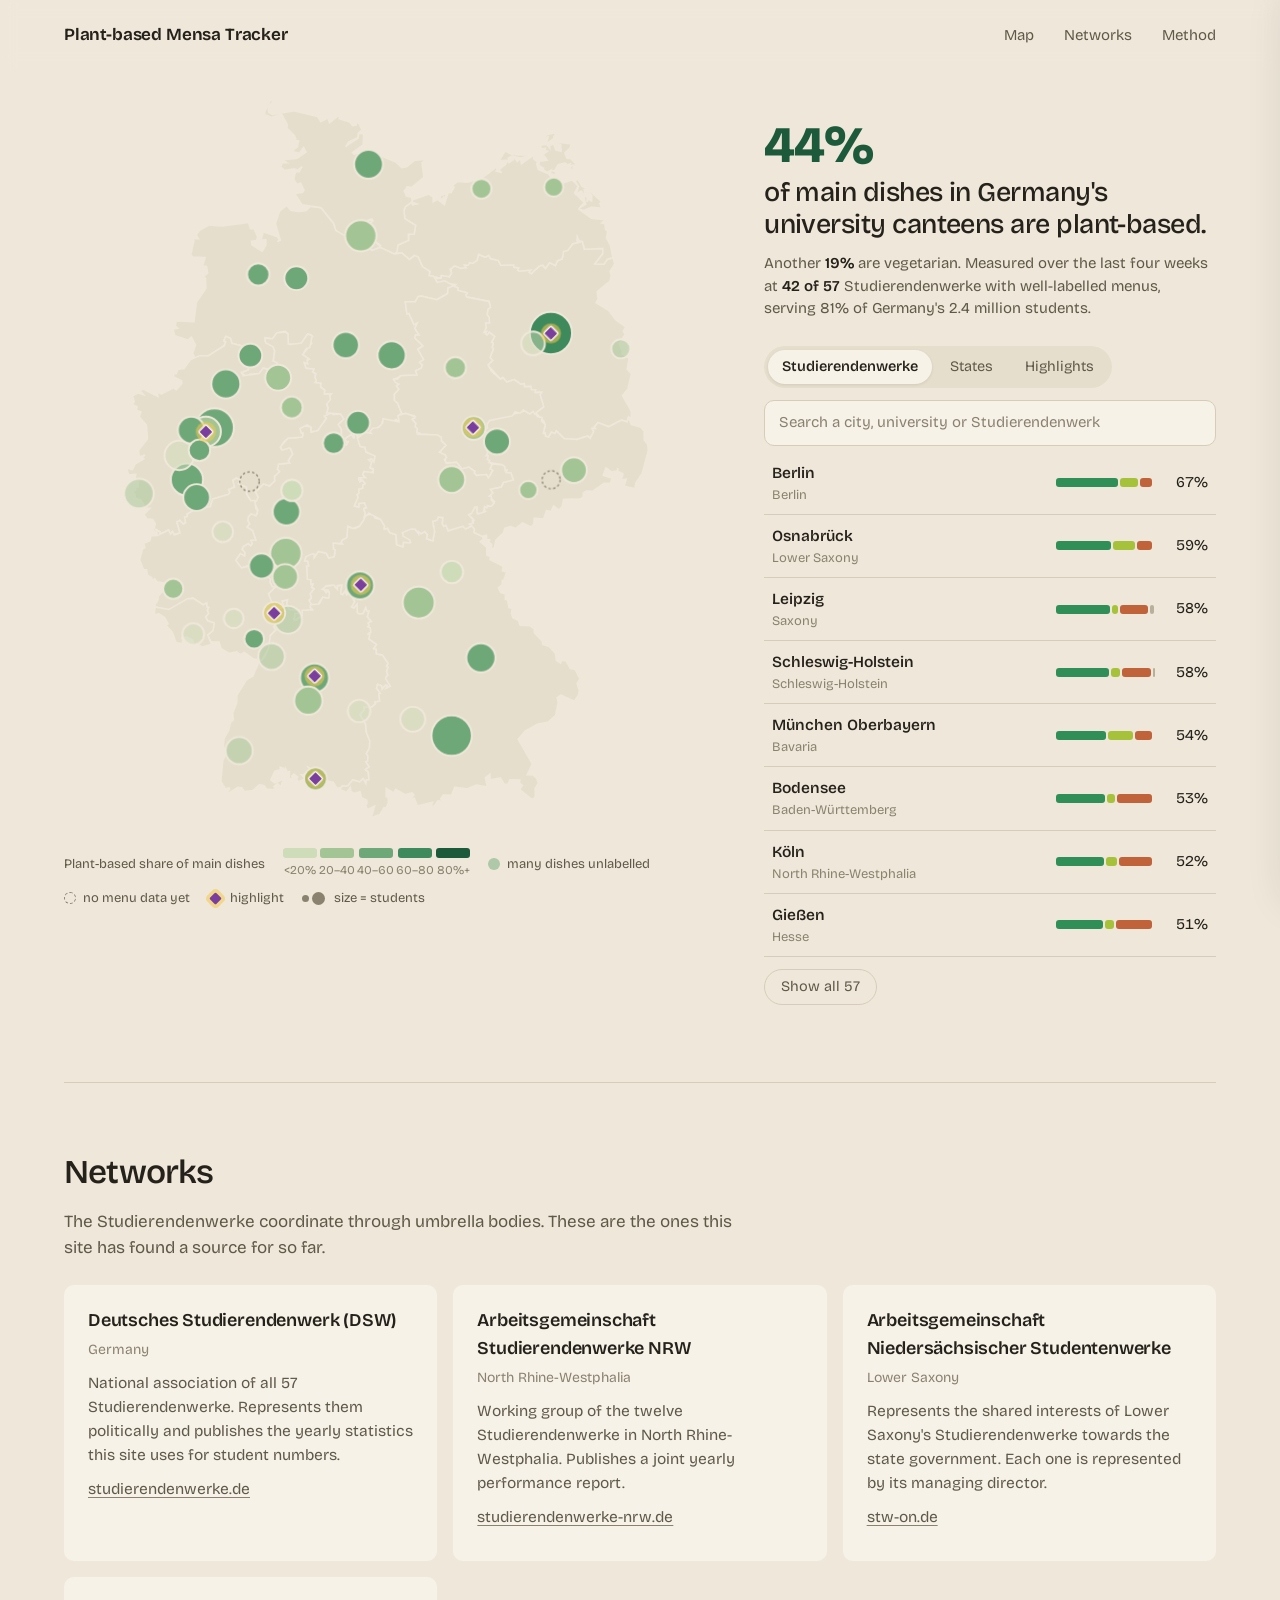
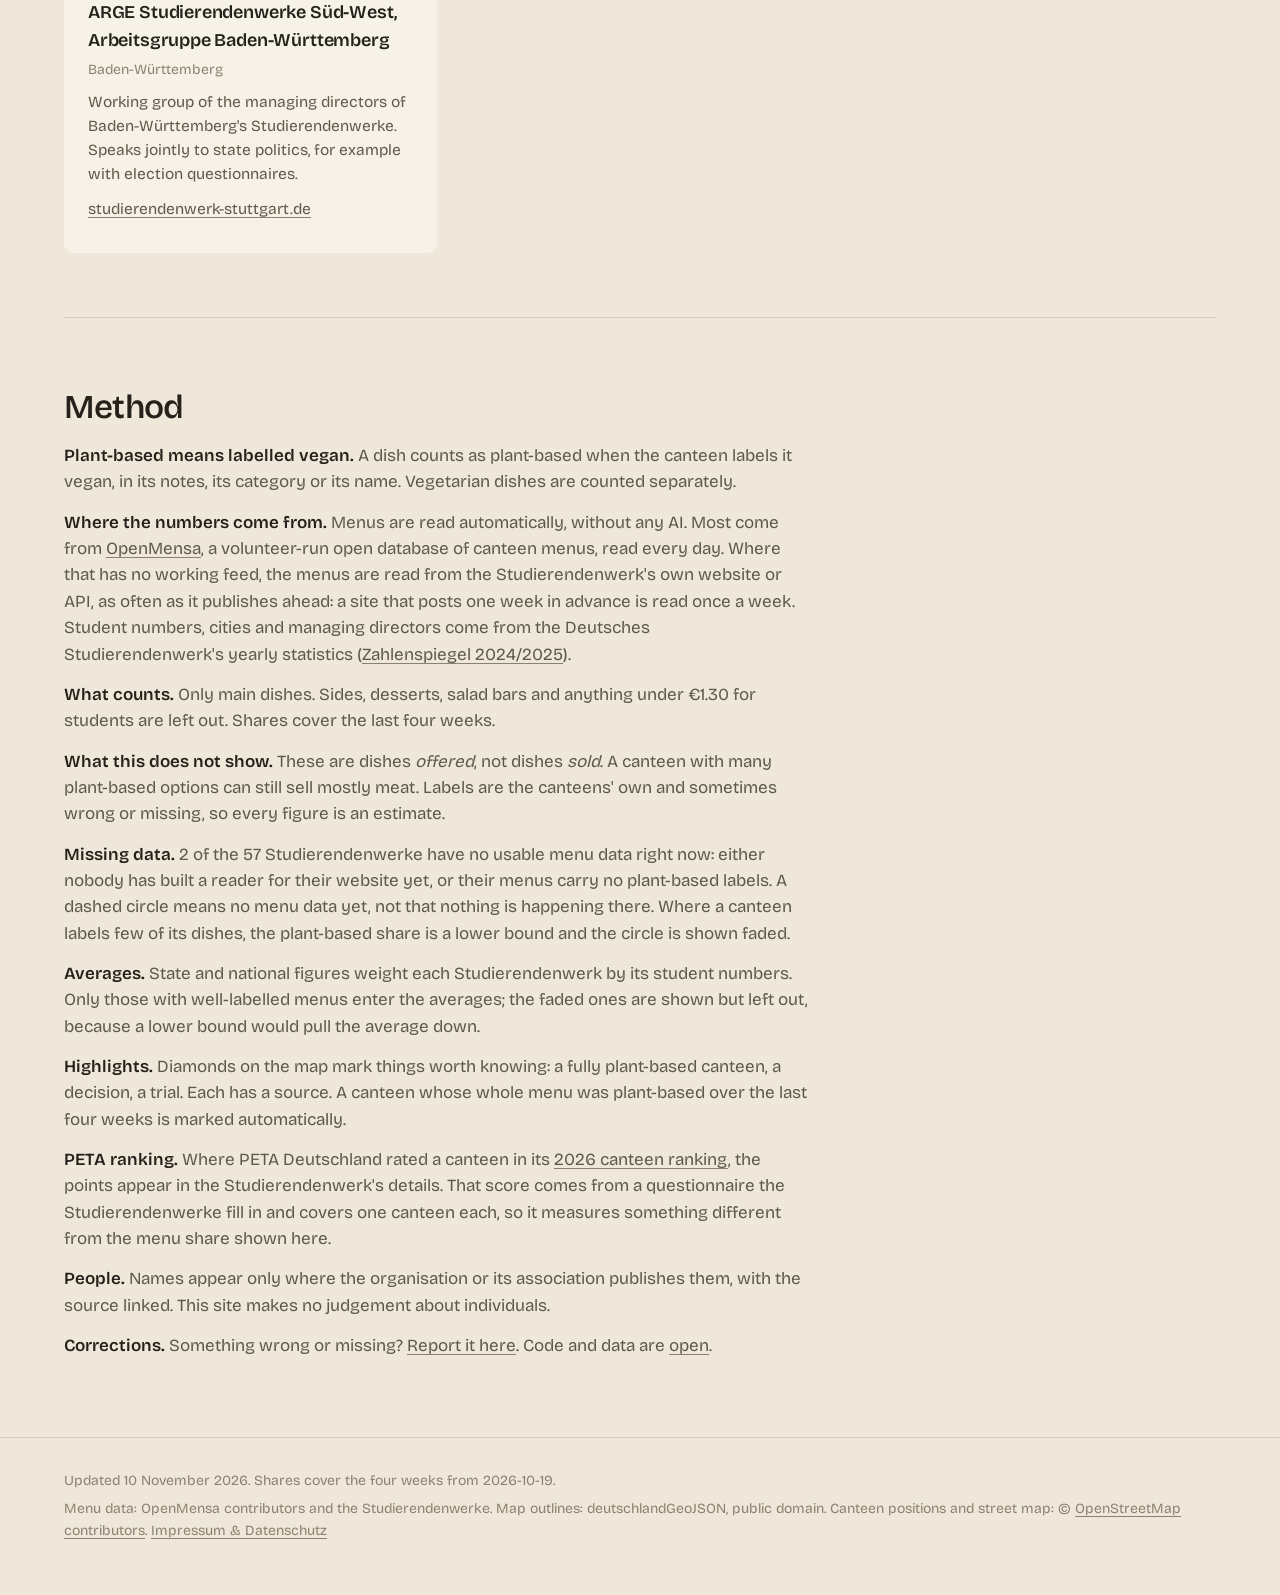
==== commit d5af0735: "Read 14 more Studierendenwerke from their own websites; schedule readers by how far ahead they publi" ====
--- a/docs/index.html
+++ b/docs/index.html
@@ -60,12 +60,13 @@
   <section id="method" class="block prose">
     <h2>Method</h2>
     <p><strong>Plant-based means labelled vegan.</strong> A dish counts as plant-based when the canteen labels it vegan, in its notes, its category or its name. Vegetarian dishes are counted separately.</p>
-    <p><strong>Where the numbers come from.</strong> Menus are read every day, without any AI. Most come from <a href="https://openmensa.org">OpenMensa</a>, a volunteer-run open database of canteen menus. Where that has no working feed, the menus are read from the Studierendenwerk's own website or API. Student numbers, cities and managing directors come from the Deutsches Studierendenwerk's yearly statistics (<a href="https://www.studierendenwerke.de/fileadmin/user_upload/251124_DSW_Zsp2425_final.pdf">Zahlenspiegel 2024/2025</a>).</p>
+    <p><strong>Where the numbers come from.</strong> Menus are read automatically, without any AI. Most come from <a href="https://openmensa.org">OpenMensa</a>, a volunteer-run open database of canteen menus, read every day. Where that has no working feed, the menus are read from the Studierendenwerk's own website or API, as often as it publishes ahead: a site that posts one week in advance is read once a week. Student numbers, cities and managing directors come from the Deutsches Studierendenwerk's yearly statistics (<a href="https://www.studierendenwerke.de/fileadmin/user_upload/251124_DSW_Zsp2425_final.pdf">Zahlenspiegel 2024/2025</a>).</p>
     <p><strong>What counts.</strong> Only main dishes. Sides, desserts, salad bars and anything under €1.30 for students are left out. Shares cover the last four weeks.</p>
     <p><strong>What this does not show.</strong> These are dishes <em>offered</em>, not dishes <em>sold</em>. A canteen with many plant-based options can still sell mostly meat. Labels are the canteens' own and sometimes wrong or missing, so every figure is an estimate.</p>
     <p><strong>Missing data.</strong> <span id="method-missing"></span> A dashed circle means no menu data yet, not that nothing is happening there. Where a canteen labels few of its dishes, the plant-based share is a lower bound and the circle is shown faded.</p>
     <p><strong>Averages.</strong> State and national figures weight each Studierendenwerk by its student numbers. Only those with well-labelled menus enter the averages; the faded ones are shown but left out, because a lower bound would pull the average down.</p>
     <p><strong>Highlights.</strong> Diamonds on the map mark things worth knowing: a fully plant-based canteen, a decision, a trial. Each has a source. A canteen whose whole menu was plant-based over the last four weeks is marked automatically.</p>
+    <p><strong>PETA ranking.</strong> Where PETA Deutschland rated a canteen in its <a href="https://www.peta.de/veganleben/vegane-mensa/">2026 canteen ranking</a>, the points appear in the Studierendenwerk's details. That score comes from a questionnaire the Studierendenwerke fill in and covers one canteen each, so it measures something different from the menu share shown here.</p>
     <p><strong>People.</strong> Names appear only where the organisation or its association publishes them, with the source linked. This site makes no judgement about individuals.</p>
     <p><strong>Corrections.</strong> Something wrong or missing? <a href="https://github.com/fburgerdev/website-stuwerke/issues/new">Report it here</a>. Code and data are <a href="https://github.com/fburgerdev/website-stuwerke">open</a>.</p>
   </section>
@@ -73,7 +74,7 @@
 
 <footer class="foot">
   <p id="updated"></p>
-  <p>Menu data: OpenMensa contributors and the Studierendenwerke. Map outlines: deutschlandGeoJSON, public domain. <a href="imprint.html">Impressum &amp; Datenschutz</a></p>
+  <p>Menu data: OpenMensa contributors and the Studierendenwerke. Map outlines: deutschlandGeoJSON, public domain. Canteen positions and street map: © <a href="https://www.openstreetmap.org/copyright">OpenStreetMap contributors</a>. <a href="imprint.html">Impressum &amp; Datenschutz</a></p>
 </footer>
 
 <div id="tip" class="tip" role="status" hidden></div>
--- a/docs/style.css
+++ b/docs/style.css
@@ -22,6 +22,7 @@
   --g1: #cfdcb9; --g2: #a3c595; --g3: #6fa878; --g4: #3f8a5d; --g5: #1d5a3c;
   --vegan: #2f8f57; --veggie: #a6c23a; --meat: #c0623a; --unl: #b9b09c;
   --up: #1d5a3c; --down: #9a4a2a;
+  --hl: #7a3e9d; --glow: #f2c84b;
   --r: 10px;
 }
 * { box-sizing: border-box; }
@@ -193,15 +194,17 @@
 .state.sel { fill: #d3c8b0; }
 .state:focus-visible { stroke: var(--ink); stroke-width: 2; }
 .hl { cursor: pointer; outline: none; }
-.hl rect { fill: var(--ink); stroke: var(--bg); stroke-width: 1.6; transition: fill .15s; }
-.hl:hover rect, .hl:focus-visible rect { fill: #c7861c; }
-.map.intro .hl rect { animation: fadein .5s both; animation-delay: calc(var(--i) * 70ms + 1500ms); }
+.hl rect { fill: var(--hl); stroke: var(--paper); stroke-width: 1.6; transition: fill .15s; }
+.hl .halo { fill: var(--glow); fill-opacity: .55; transition: fill-opacity .15s, r .15s; }
+.hl:hover .halo, .hl:focus-visible .halo { fill-opacity: .95; r: 13; }
+.hl:hover rect, .hl:focus-visible rect { fill: #5c2a7c; }
+.map.intro .hl rect, .map.intro .hl .halo { animation: fadein .5s both; animation-delay: calc(var(--i) * 70ms + 1500ms); }
 @keyframes fadein { from { opacity: 0; } to { opacity: 1; } }
 
 .legend { display: flex; flex-wrap: wrap; gap: 8px 18px; align-items: center; font-size: 13px; margin-top: 12px; }
 .legend-title { color: var(--soft); }
 .swatches i { width: 34px; }
-.mark { width: 9px; height: 9px; background: var(--ink); transform: rotate(45deg); display: inline-block; border-radius: 1.5px; flex: none; margin: 0 3px; }
+.mark { width: 9px; height: 9px; background: var(--hl); box-shadow: 0 0 0 3.5px color-mix(in srgb, var(--glow) 55%, transparent); transform: rotate(45deg); display: inline-block; border-radius: 1.5px; flex: none; margin: 0 3px; }
 
 .tabs { display: flex; gap: 4px; background: var(--land); border-radius: 99px; padding: 4px; width: fit-content; max-width: 100%; }
 .tabs button { font: inherit; font-size: 14.5px; border: 0; background: transparent; color: var(--soft); padding: 6px 14px; border-radius: 99px; cursor: pointer; transition: background .2s, color .2s; white-space: nowrap; }
@@ -242,7 +245,10 @@
 .hlbox p { margin: 2px 0 0; font-size: 14.5px; color: var(--soft); }
 .drawer .facts { margin-top: 14px; }
 .cmap { background: var(--bg); border-radius: 8px; padding: 6px 10px 10px; }
-.cmap svg { width: 100%; height: auto; display: block; }
+.cmap svg { width: 100%; height: auto; display: block; border-radius: 6px; }
+.cmap image { filter: grayscale(1) sepia(.3) contrast(.88) brightness(1.05); opacity: .92; }
+.cmap.street { padding: 6px 6px 8px; }
+.cmap p { padding: 6px 4px 0; }
 .cmap p { margin: 0; font-size: 12.5px; color: var(--mute); }
 .cdot { stroke: var(--paper); stroke-width: 2; cursor: default; transition: r .15s; }
 .cdot:hover { r: 9; stroke: var(--ink); }
